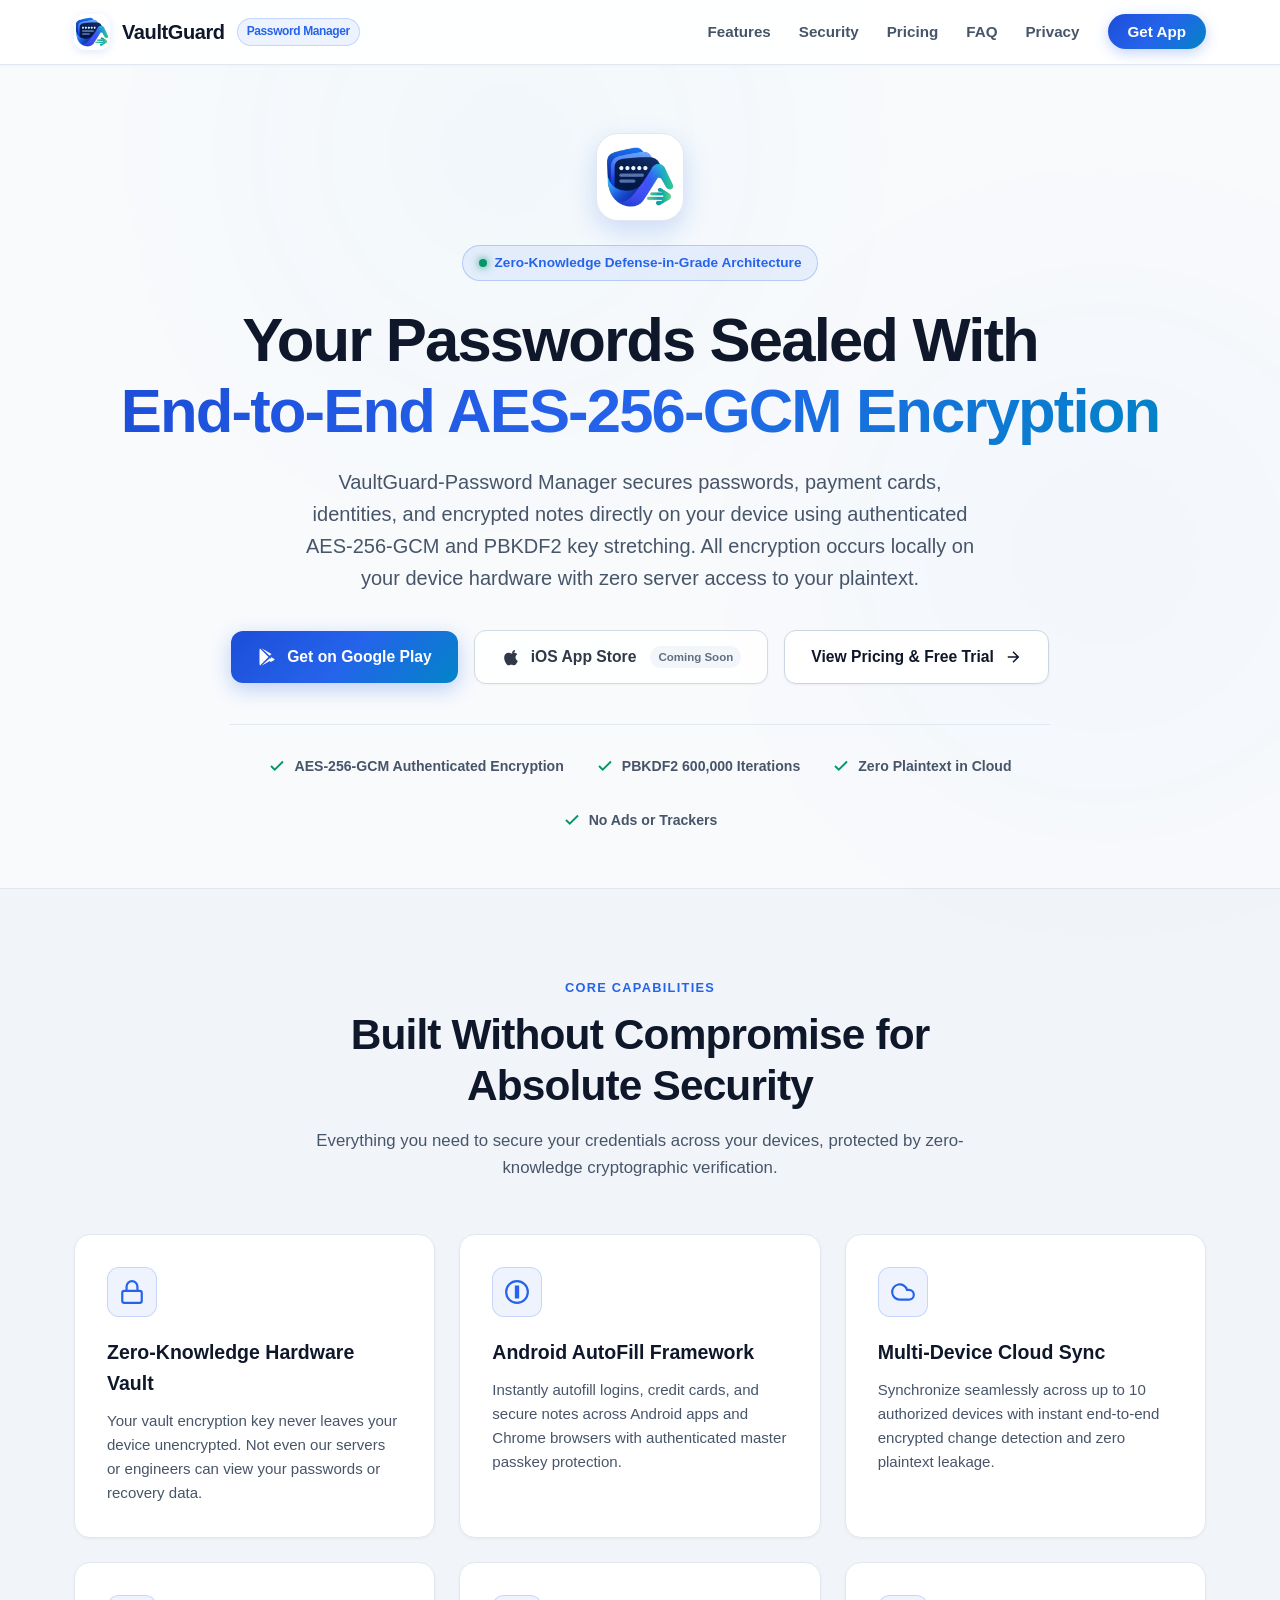
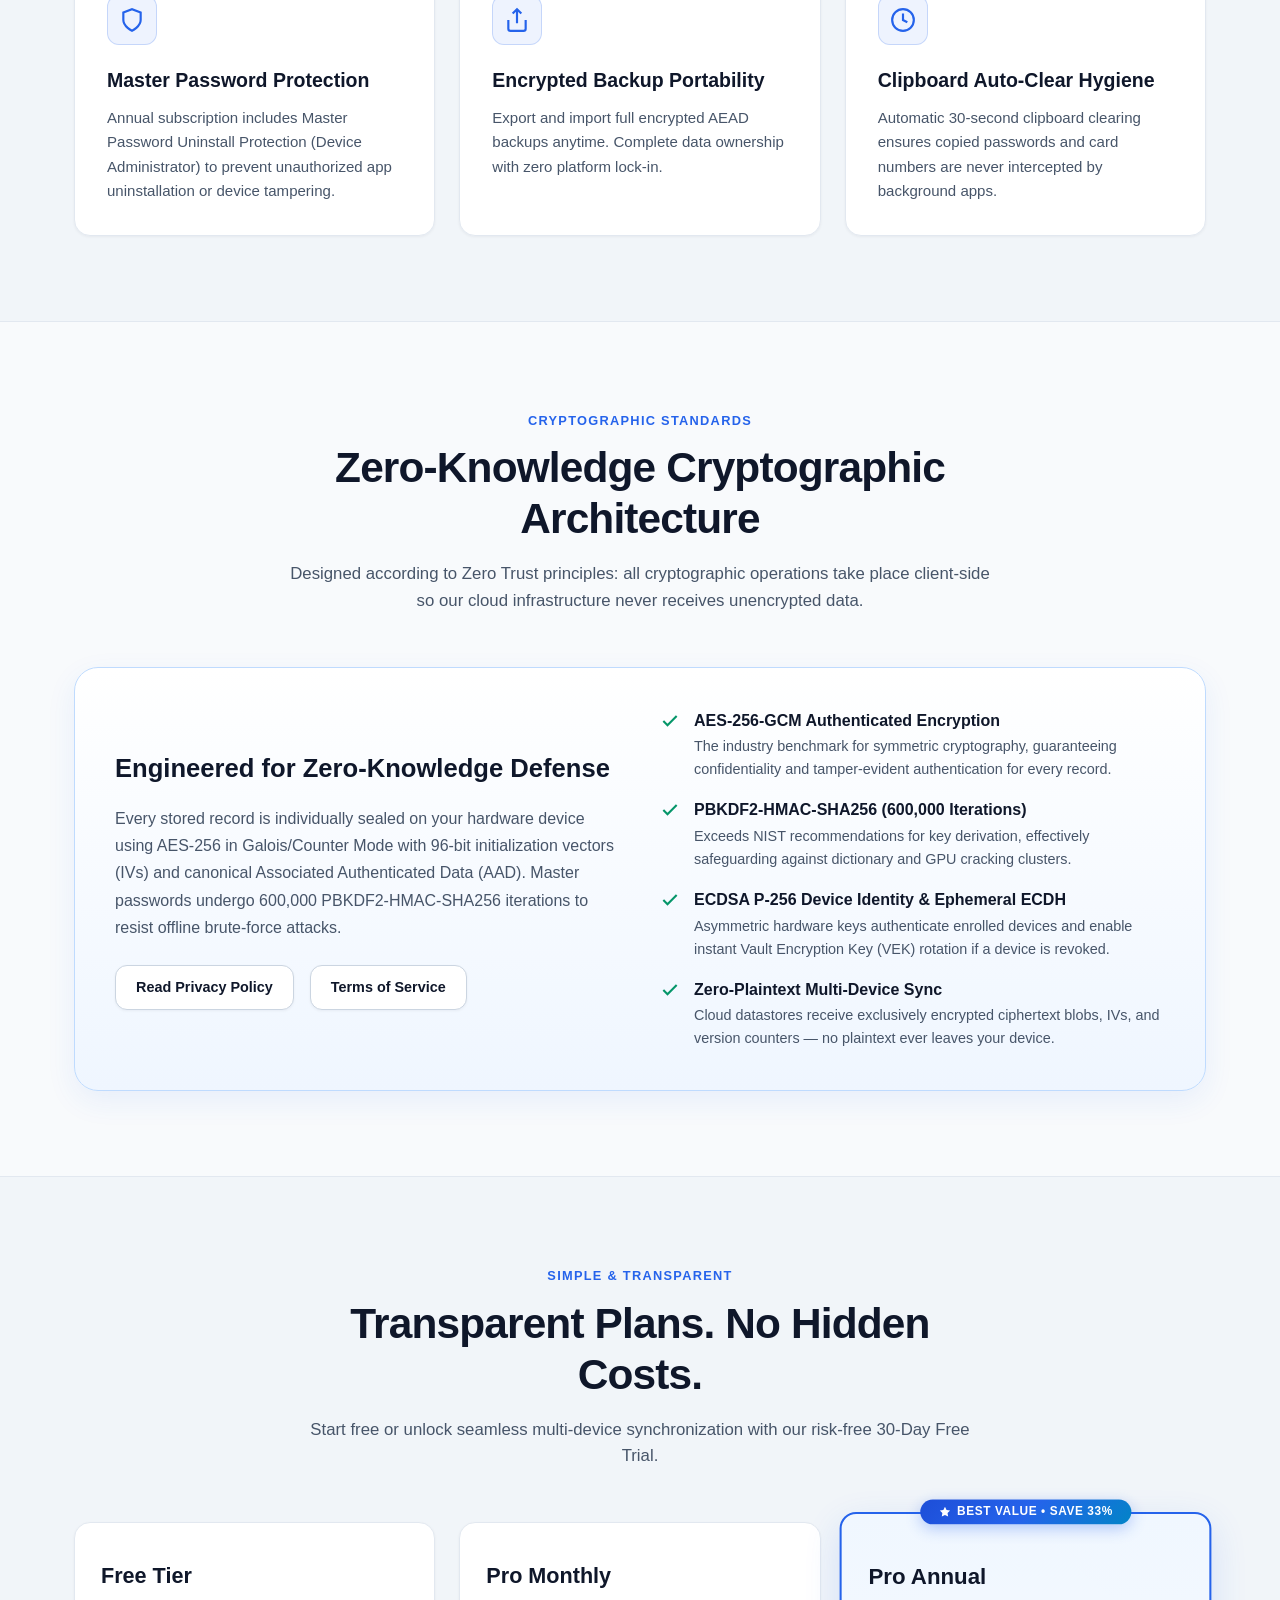
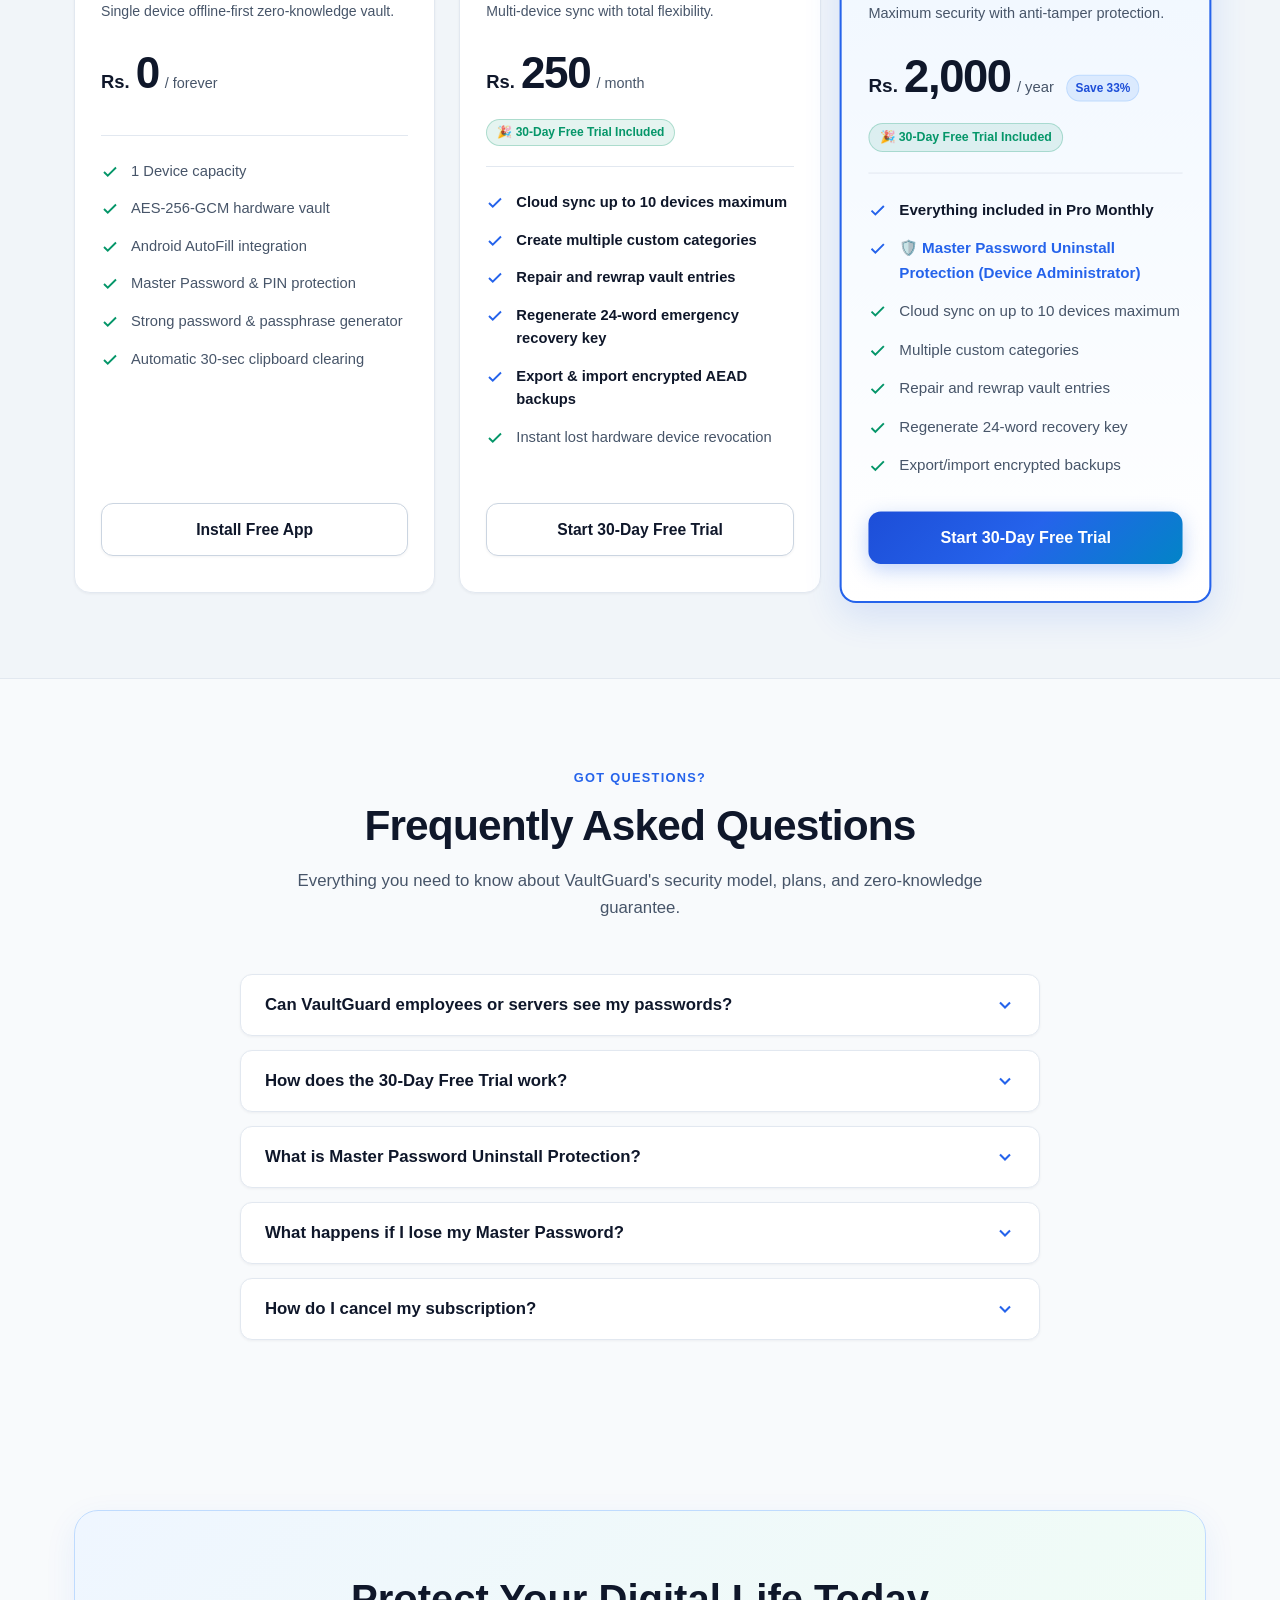
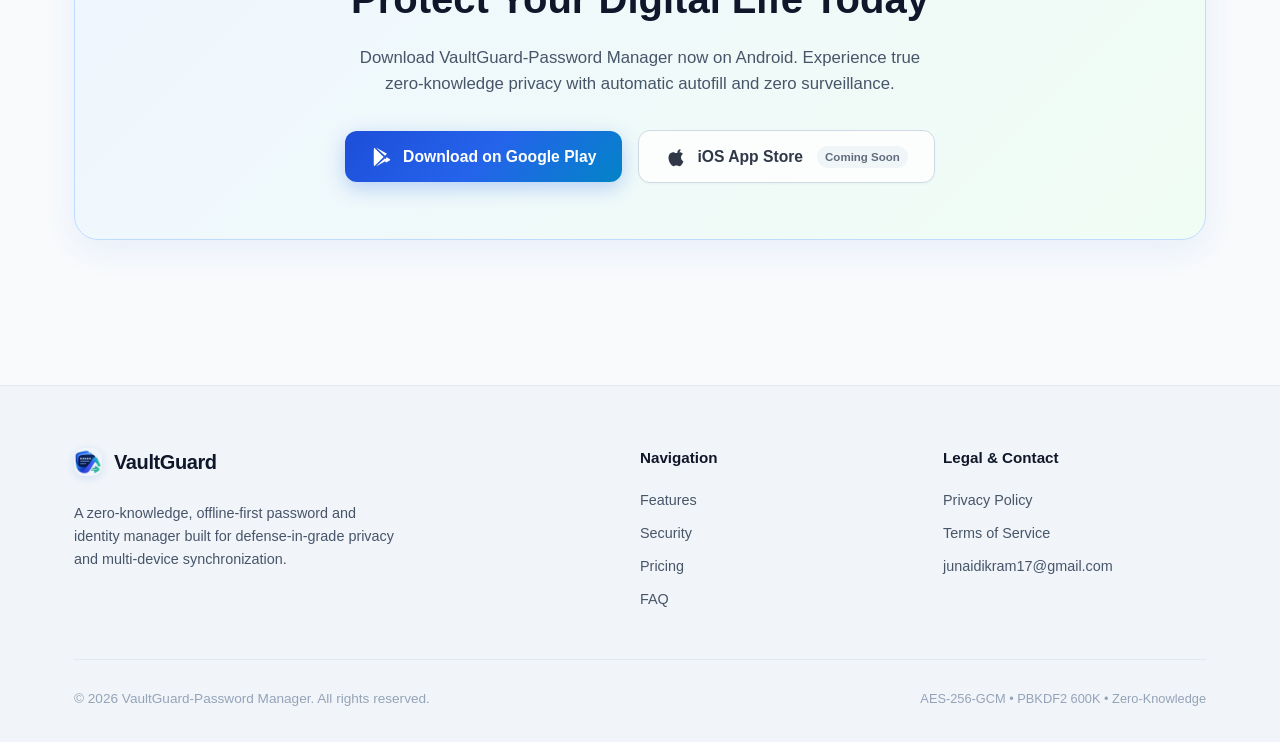
==== index.html @ 9a707cc5 "Initial commit" ====
<!DOCTYPE html>
<html lang="en">
<head>
  <meta charset="UTF-8" />
  <meta name="viewport" content="width=device-width, initial-scale=1.0" />
  <title>VaultGuard-Password Manager — Zero-Knowledge Security</title>
  <meta name="description" content="VaultGuard-Password Manager is a defense-in-grade, zero-knowledge offline-first password manager with AES-256-GCM encryption and multi-device cloud sync." />
  <meta http-equiv="X-Content-Type-Options" content="nosniff" />
  <meta name="referrer" content="strict-origin-when-cross-origin" />
  <meta http-equiv="Content-Security-Policy" content="default-src 'self'; script-src 'self' 'unsafe-inline'; style-src 'self' 'unsafe-inline' https://fonts.googleapis.com; font-src 'self' https://fonts.gstatic.com; img-src 'self' data: https:; object-src 'none'; base-uri 'self';" />
  <link rel="icon" type="image/png" href="favicon.png" />
  <link rel="icon" type="image/svg+xml" href="favicon.svg" />
  <link rel="apple-touch-icon" href="logo.png" />
  <link rel="preconnect" href="https://fonts.googleapis.com" />
  <link rel="preconnect" href="https://fonts.gstatic.com" crossorigin />
  <link href="https://fonts.googleapis.com/css2?family=Outfit:wght@400;500;600;700;800;900&family=Inter:wght@400;500;600&display=swap" rel="stylesheet" />
  <link rel="stylesheet" href="style.css" />
</head>
<body>
  <div class="ambient-glow glow-1"></div>
  <div class="ambient-glow glow-2"></div>

  <!-- Navbar -->
  <header class="navbar">
    <div class="container nav-content">
      <a href="index.html" class="brand">
        <img src="logo.png" alt="VaultGuard Logo" class="brand-logo-img" />
        <span>VaultGuard</span>
        <span class="brand-badge">Password Manager</span>
      </a>
      <button type="button" class="mobile-menu-btn" aria-label="Toggle navigation menu" id="mobileMenuBtn" aria-expanded="false">
        <svg class="menu-open-icon" width="22" height="22" viewBox="0 0 24 24" fill="none" stroke="currentColor" stroke-width="2.2" stroke-linecap="round" stroke-linejoin="round">
          <line x1="3" y1="12" x2="21" y2="12"></line>
          <line x1="3" y1="6" x2="21" y2="6"></line>
          <line x1="3" y1="18" x2="21" y2="18"></line>
        </svg>
        <svg class="menu-close-icon" width="22" height="22" viewBox="0 0 24 24" fill="none" stroke="currentColor" stroke-width="2.2" stroke-linecap="round" stroke-linejoin="round" style="display: none;">
          <line x1="18" y1="6" x2="6" y2="18"></line>
          <line x1="6" y1="6" x2="18" y2="18"></line>
        </svg>
      </button>
      <ul class="nav-links" id="navLinks">
        <li><a href="#features">Features</a></li>
        <li><a href="#security">Security</a></li>
        <li><a href="#pricing">Pricing</a></li>
        <li><a href="#faq">FAQ</a></li>
        <li><a href="privacy.html">Privacy</a></li>
        <li><a href="#download" class="nav-cta">Get App</a></li>
      </ul>
    </div>
  </header>

  <!-- Hero Section -->
  <section class="hero">
    <div class="container">
      <img src="logo.png" alt="VaultGuard App Logo" class="hero-logo-center" />
      <div class="badge-pill">
        <span class="badge-dot"></span>
        <span>Zero-Knowledge Defense-in-Grade Architecture</span>
      </div>
      <h1 class="hero-title">
        Your Passwords Sealed With <br />
        <span class="gradient-text">End-to-End AES-256-GCM Encryption</span>
      </h1>
      <p class="hero-subtitle">
        VaultGuard-Password Manager secures passwords, payment cards, identities, and encrypted notes directly on your device using authenticated AES-256-GCM and PBKDF2 key stretching. All encryption occurs locally on your device hardware with zero server access to your plaintext.
      </p>

      <div class="hero-actions">
        <a href="#download" class="btn btn-primary">
          <svg width="20" height="20" viewBox="0 0 24 24" fill="currentColor">
            <path d="M3.609 1.814L13.793 12 3.61 22.186a2.023 2.023 0 0 1-.22-.383C3.136 21.2 3 20.449 3 19.5V4.5c0-.95.136-1.7.39-2.303.064-.15.138-.28.219-.383zm11.605 11.605l2.222 2.222-12.027 6.837 9.805-9.059zm0-2.838L5.409 1.522l12.027 6.837-2.222 2.222zm1.414 1.414l3.702 2.105c.877.498.877 1.309 0 1.808l-3.702 2.105-2.23-2.23 2.23-2.23z"/>
          </svg>
          <span>Get on Google Play</span>
        </a>

        <div class="btn btn-secondary" style="cursor: default; opacity: 0.85;">
          <svg width="20" height="20" viewBox="0 0 24 24" fill="currentColor">
            <path d="M18.71 19.5c-.83 1.24-1.71 2.45-3.05 2.47-1.34.03-1.77-.79-3.29-.79-1.53 0-2 .77-3.27.82-1.31.05-2.3-1.32-3.14-2.53C4.25 17 2.94 12.45 4.7 9.39c.87-1.52 2.43-2.48 4.12-2.51 1.28-.02 2.5.87 3.29.87.78 0 2.26-1.07 3.81-.91.65.03 2.47.26 3.64 1.98-.09.06-2.17 1.28-2.15 3.81.03 3.02 2.65 4.03 2.68 4.04-.03.07-.42 1.44-1.38 2.83M15.97 6.37c.62-.75 1.04-1.8 0.93-2.85-.9.04-2 0.6-2.65 1.35-.58.66-1.09 1.73-.95 2.76 1.01.08 2.05-.51 2.67-1.26z"/>
          </svg>
          <span>iOS App Store</span>
          <span class="btn-pill-tag">Coming Soon</span>
        </div>

        <a href="#pricing" class="btn btn-secondary">
          <span>View Pricing & Free Trial</span>
          <svg width="18" height="18" viewBox="0 0 24 24" fill="none" stroke="currentColor" stroke-width="2">
            <path d="M5 12h14M12 5l7 7-7 7"/>
          </svg>
        </a>
      </div>

      <!-- Trust Badges -->
      <div class="trust-bar">
        <div class="trust-item">
          <svg width="18" height="18" viewBox="0 0 24 24" fill="none" stroke="currentColor" stroke-width="2.5"><polyline points="20 6 9 17 4 12"/></svg>
          <span>AES-256-GCM Authenticated Encryption</span>
        </div>
        <div class="trust-item">
          <svg width="18" height="18" viewBox="0 0 24 24" fill="none" stroke="currentColor" stroke-width="2.5"><polyline points="20 6 9 17 4 12"/></svg>
          <span>PBKDF2 600,000 Iterations</span>
        </div>
        <div class="trust-item">
          <svg width="18" height="18" viewBox="0 0 24 24" fill="none" stroke="currentColor" stroke-width="2.5"><polyline points="20 6 9 17 4 12"/></svg>
          <span>Zero Plaintext in Cloud</span>
        </div>
        <div class="trust-item">
          <svg width="18" height="18" viewBox="0 0 24 24" fill="none" stroke="currentColor" stroke-width="2.5"><polyline points="20 6 9 17 4 12"/></svg>
          <span>No Ads or Trackers</span>
        </div>
      </div>
    </div>
  </section>

  <!-- Features Section -->
  <section id="features" class="section alt-bg">
    <div class="container">
      <div class="section-header">
        <span class="section-tag">Core Capabilities</span>
        <h2 class="section-title">Built Without Compromise for Absolute Security</h2>
        <p class="section-desc">Everything you need to secure your credentials across your devices, protected by zero-knowledge cryptographic verification.</p>
      </div>

      <div class="grid-3">
        <!-- Card 1 -->
        <div class="feature-card">
          <div class="feature-icon-box">
            <svg width="26" height="26" viewBox="0 0 24 24" fill="none" stroke="currentColor" stroke-width="2">
              <rect x="3" y="11" width="18" height="11" rx="2" ry="2"/>
              <path d="M7 11V7a5 5 0 0 1 10 0v4"/>
            </svg>
          </div>
          <h3 class="feature-title">Zero-Knowledge Hardware Vault</h3>
          <p class="feature-text">Your vault encryption key never leaves your device unencrypted. Not even our servers or engineers can view your passwords or recovery data.</p>
        </div>

        <!-- Card 2 -->
        <div class="feature-card">
          <div class="feature-icon-box">
            <svg width="26" height="26" viewBox="0 0 24 24" fill="none" stroke="currentColor" stroke-width="2">
              <path d="M12 2a10 10 0 1 0 10 10A10 10 0 0 0 12 2zm1 15h-2v-6h2zm0-8h-2V7h2z"/>
            </svg>
          </div>
          <h3 class="feature-title">Android AutoFill Framework</h3>
          <p class="feature-text">Instantly autofill logins, credit cards, and secure notes across Android apps and Chrome browsers with authenticated master passkey protection.</p>
        </div>

        <!-- Card 3 -->
        <div class="feature-card">
          <div class="feature-icon-box">
            <svg width="26" height="26" viewBox="0 0 24 24" fill="none" stroke="currentColor" stroke-width="2">
              <path d="M17.5 19H9a7 7 0 1 1 6.71-9h1.79a4.5 4.5 0 1 1 0 9Z"/>
            </svg>
          </div>
          <h3 class="feature-title">Multi-Device Cloud Sync</h3>
          <p class="feature-text">Synchronize seamlessly across up to 10 authorized devices with instant end-to-end encrypted change detection and zero plaintext leakage.</p>
        </div>

        <!-- Card 4 -->
        <div class="feature-card">
          <div class="feature-icon-box">
            <svg width="26" height="26" viewBox="0 0 24 24" fill="none" stroke="currentColor" stroke-width="2">
              <path d="M12 22s8-4 8-10V5l-8-3-8 3v7c0 6 8 10 8 10z"/>
            </svg>
          </div>
          <h3 class="feature-title">Master Password Protection</h3>
          <p class="feature-text">Annual subscription includes Master Password Uninstall Protection (Device Administrator) to prevent unauthorized app uninstallation or device tampering.</p>
        </div>

        <!-- Card 5 -->
        <div class="feature-card">
          <div class="feature-icon-box">
            <svg width="26" height="26" viewBox="0 0 24 24" fill="none" stroke="currentColor" stroke-width="2">
              <path d="M4 12v8a2 2 0 0 0 2 2h12a2 2 0 0 0 2-2v-8"/>
              <polyline points="16 6 12 2 8 6"/>
              <line x1="12" y1="2" x2="12" y2="15"/>
            </svg>
          </div>
          <h3 class="feature-title">Encrypted Backup Portability</h3>
          <p class="feature-text">Export and import full encrypted AEAD backups anytime. Complete data ownership with zero platform lock-in.</p>
        </div>

        <!-- Card 6 -->
        <div class="feature-card">
          <div class="feature-icon-box">
            <svg width="26" height="26" viewBox="0 0 24 24" fill="none" stroke="currentColor" stroke-width="2">
              <circle cx="12" cy="12" r="10"/>
              <polyline points="12 6 12 12 16 14"/>
            </svg>
          </div>
          <h3 class="feature-title">Clipboard Auto-Clear Hygiene</h3>
          <p class="feature-text">Automatic 30-second clipboard clearing ensures copied passwords and card numbers are never intercepted by background apps.</p>
        </div>
      </div>
    </div>
  </section>

  <!-- Security Architecture Section -->
  <section id="security" class="section">
    <div class="container">
      <div class="section-header">
        <span class="section-tag">Cryptographic Standards</span>
        <h2 class="section-title">Zero-Knowledge Cryptographic Architecture</h2>
        <p class="section-desc">Designed according to Zero Trust principles: all cryptographic operations take place client-side so our cloud infrastructure never receives unencrypted data.</p>
      </div>

      <div class="architecture-box">
        <div>
          <h3 style="font-size: 1.6rem; font-weight: 800; margin-bottom: 16px;">Engineered for Zero-Knowledge Defense</h3>
          <p style="color: var(--text-secondary); line-height: 1.7; margin-bottom: 24px;">
            Every stored record is individually sealed on your hardware device using AES-256 in Galois/Counter Mode with 96-bit initialization vectors (IVs) and canonical Associated Authenticated Data (AAD). Master passwords undergo 600,000 PBKDF2-HMAC-SHA256 iterations to resist offline brute-force attacks.
          </p>
          <div style="display: flex; gap: 16px;">
            <a href="privacy.html" class="btn btn-secondary" style="font-size: 0.9rem; padding: 10px 20px;">Read Privacy Policy</a>
            <a href="terms.html" class="btn btn-secondary" style="font-size: 0.9rem; padding: 10px 20px;">Terms of Service</a>
          </div>
        </div>

        <div>
          <ul class="arch-spec-list">
            <li class="arch-spec-item">
              <svg width="20" height="20" viewBox="0 0 24 24" fill="none" stroke="currentColor" stroke-width="2.5"><polyline points="20 6 9 17 4 12"/></svg>
              <div>
                <strong>AES-256-GCM Authenticated Encryption</strong>
                <p>The industry benchmark for symmetric cryptography, guaranteeing confidentiality and tamper-evident authentication for every record.</p>
              </div>
            </li>
            <li class="arch-spec-item">
              <svg width="20" height="20" viewBox="0 0 24 24" fill="none" stroke="currentColor" stroke-width="2.5"><polyline points="20 6 9 17 4 12"/></svg>
              <div>
                <strong>PBKDF2-HMAC-SHA256 (600,000 Iterations)</strong>
                <p>Exceeds NIST recommendations for key derivation, effectively safeguarding against dictionary and GPU cracking clusters.</p>
              </div>
            </li>
            <li class="arch-spec-item">
              <svg width="20" height="20" viewBox="0 0 24 24" fill="none" stroke="currentColor" stroke-width="2.5"><polyline points="20 6 9 17 4 12"/></svg>
              <div>
                <strong>ECDSA P-256 Device Identity & Ephemeral ECDH</strong>
                <p>Asymmetric hardware keys authenticate enrolled devices and enable instant Vault Encryption Key (VEK) rotation if a device is revoked.</p>
              </div>
            </li>
            <li class="arch-spec-item">
              <svg width="20" height="20" viewBox="0 0 24 24" fill="none" stroke="currentColor" stroke-width="2.5"><polyline points="20 6 9 17 4 12"/></svg>
              <div>
                <strong>Zero-Plaintext Multi-Device Sync</strong>
                <p>Cloud datastores receive exclusively encrypted ciphertext blobs, IVs, and version counters — no plaintext ever leaves your device.</p>
              </div>
            </li>
          </ul>
        </div>
      </div>
    </div>
  </section>

  <!-- Pricing Section -->
  <section id="pricing" class="section alt-bg">
    <div class="container">
      <div class="section-header">
        <span class="section-tag">Simple & Transparent</span>
        <h2 class="section-title">Transparent Plans. No Hidden Costs.</h2>
        <p class="section-desc">Start free or unlock seamless multi-device synchronization with our risk-free 30-Day Free Trial.</p>
      </div>

      <div class="pricing-grid">
        <!-- 1. Free Tier -->
        <div class="pricing-card">
          <div class="plan-header">
            <h3 class="plan-name">Free Tier</h3>
            <p class="plan-desc">Single device offline-first zero-knowledge vault.</p>
            <div class="plan-price-box">
              <span class="plan-currency">Rs.</span>
              <span class="plan-amount">0</span>
              <span class="plan-period">/ forever</span>
            </div>
          </div>

          <ul class="plan-features">
            <li class="plan-feature-item">
              <svg width="18" height="18" viewBox="0 0 24 24" fill="none" stroke="currentColor" stroke-width="2.5"><polyline points="20 6 9 17 4 12"/></svg>
              <span>1 Device capacity</span>
            </li>
            <li class="plan-feature-item">
              <svg width="18" height="18" viewBox="0 0 24 24" fill="none" stroke="currentColor" stroke-width="2.5"><polyline points="20 6 9 17 4 12"/></svg>
              <span>AES-256-GCM hardware vault</span>
            </li>
            <li class="plan-feature-item">
              <svg width="18" height="18" viewBox="0 0 24 24" fill="none" stroke="currentColor" stroke-width="2.5"><polyline points="20 6 9 17 4 12"/></svg>
              <span>Android AutoFill integration</span>
            </li>
            <li class="plan-feature-item">
              <svg width="18" height="18" viewBox="0 0 24 24" fill="none" stroke="currentColor" stroke-width="2.5"><polyline points="20 6 9 17 4 12"/></svg>
              <span>Master Password & PIN protection</span>
            </li>
            <li class="plan-feature-item">
              <svg width="18" height="18" viewBox="0 0 24 24" fill="none" stroke="currentColor" stroke-width="2.5"><polyline points="20 6 9 17 4 12"/></svg>
              <span>Strong password & passphrase generator</span>
            </li>
            <li class="plan-feature-item">
              <svg width="18" height="18" viewBox="0 0 24 24" fill="none" stroke="currentColor" stroke-width="2.5"><polyline points="20 6 9 17 4 12"/></svg>
              <span>Automatic 30-sec clipboard clearing</span>
            </li>
          </ul>

          <a href="#download" class="btn btn-secondary" style="width: 100%;">Install Free App</a>
        </div>

        <!-- 2. Pro Monthly -->
        <div class="pricing-card">
          <div class="plan-header">
            <h3 class="plan-name">Pro Monthly</h3>
            <p class="plan-desc">Multi-device sync with total flexibility.</p>
            <div class="plan-price-box">
              <span class="plan-currency">Rs.</span>
              <span class="plan-amount">250</span>
              <span class="plan-period">/ month</span>
            </div>
            <div class="plan-trial-badge">🎉 30-Day Free Trial Included</div>
          </div>

          <ul class="plan-features">
            <li class="plan-feature-item highlight">
              <svg width="18" height="18" viewBox="0 0 24 24" fill="none" stroke="currentColor" stroke-width="2.5"><polyline points="20 6 9 17 4 12"/></svg>
              <span>Cloud sync up to 10 devices maximum</span>
            </li>
            <li class="plan-feature-item highlight">
              <svg width="18" height="18" viewBox="0 0 24 24" fill="none" stroke="currentColor" stroke-width="2.5"><polyline points="20 6 9 17 4 12"/></svg>
              <span>Create multiple custom categories</span>
            </li>
            <li class="plan-feature-item highlight">
              <svg width="18" height="18" viewBox="0 0 24 24" fill="none" stroke="currentColor" stroke-width="2.5"><polyline points="20 6 9 17 4 12"/></svg>
              <span>Repair and rewrap vault entries</span>
            </li>
            <li class="plan-feature-item highlight">
              <svg width="18" height="18" viewBox="0 0 24 24" fill="none" stroke="currentColor" stroke-width="2.5"><polyline points="20 6 9 17 4 12"/></svg>
              <span>Regenerate 24-word emergency recovery key</span>
            </li>
            <li class="plan-feature-item highlight">
              <svg width="18" height="18" viewBox="0 0 24 24" fill="none" stroke="currentColor" stroke-width="2.5"><polyline points="20 6 9 17 4 12"/></svg>
              <span>Export & import encrypted AEAD backups</span>
            </li>
            <li class="plan-feature-item">
              <svg width="18" height="18" viewBox="0 0 24 24" fill="none" stroke="currentColor" stroke-width="2.5"><polyline points="20 6 9 17 4 12"/></svg>
              <span>Instant lost hardware device revocation</span>
            </li>
          </ul>

          <a href="#download" class="btn btn-secondary" style="width: 100%;">Start 30-Day Free Trial</a>
        </div>

        <!-- 3. Pro Annual (Featured) -->
        <div class="pricing-card featured">
          <div class="pricing-badge-popular">
            <svg width="12" height="12" viewBox="0 0 24 24" fill="currentColor">
              <path d="M12 2l3.09 6.26L22 9.27l-5 4.87 1.18 6.88L12 17.77l-6.18 3.25L7 14.14 2 9.27l6.91-1.01L12 2z"/>
            </svg>
            <span>Best Value • Save 33%</span>
          </div>
          <div class="plan-header">
            <h3 class="plan-name">Pro Annual</h3>
            <p class="plan-desc">Maximum security with anti-tamper protection.</p>
            <div class="plan-price-box">
              <span class="plan-currency">Rs.</span>
              <span class="plan-amount">2,000</span>
              <span class="plan-period">/ year</span>
              <span class="plan-save-chip">Save 33%</span>
            </div>
            <div class="plan-trial-badge">🎉 30-Day Free Trial Included</div>
          </div>

          <ul class="plan-features">
            <li class="plan-feature-item highlight">
              <svg width="18" height="18" viewBox="0 0 24 24" fill="none" stroke="currentColor" stroke-width="2.5"><polyline points="20 6 9 17 4 12"/></svg>
              <span><strong>Everything included in Pro Monthly</strong></span>
            </li>
            <li class="plan-feature-item highlight" style="color: var(--accent-primary); font-weight: 700;">
              <svg width="18" height="18" viewBox="0 0 24 24" fill="none" stroke="currentColor" stroke-width="2.5"><polyline points="20 6 9 17 4 12"/></svg>
              <span>🛡️ Master Password Uninstall Protection (Device Administrator)</span>
            </li>
            <li class="plan-feature-item">
              <svg width="18" height="18" viewBox="0 0 24 24" fill="none" stroke="currentColor" stroke-width="2.5"><polyline points="20 6 9 17 4 12"/></svg>
              <span>Cloud sync on up to 10 devices maximum</span>
            </li>
            <li class="plan-feature-item">
              <svg width="18" height="18" viewBox="0 0 24 24" fill="none" stroke="currentColor" stroke-width="2.5"><polyline points="20 6 9 17 4 12"/></svg>
              <span>Multiple custom categories</span>
            </li>
            <li class="plan-feature-item">
              <svg width="18" height="18" viewBox="0 0 24 24" fill="none" stroke="currentColor" stroke-width="2.5"><polyline points="20 6 9 17 4 12"/></svg>
              <span>Repair and rewrap vault entries</span>
            </li>
            <li class="plan-feature-item">
              <svg width="18" height="18" viewBox="0 0 24 24" fill="none" stroke="currentColor" stroke-width="2.5"><polyline points="20 6 9 17 4 12"/></svg>
              <span>Regenerate 24-word recovery key</span>
            </li>
            <li class="plan-feature-item">
              <svg width="18" height="18" viewBox="0 0 24 24" fill="none" stroke="currentColor" stroke-width="2.5"><polyline points="20 6 9 17 4 12"/></svg>
              <span>Export/import encrypted backups</span>
            </li>
          </ul>

          <a href="#download" class="btn btn-primary" style="width: 100%;">Start 30-Day Free Trial</a>
        </div>
      </div>
    </div>
  </section>

  <!-- FAQ Section -->
  <section id="faq" class="section">
    <div class="container">
      <div class="section-header">
        <span class="section-tag">Got Questions?</span>
        <h2 class="section-title">Frequently Asked Questions</h2>
        <p class="section-desc">Everything you need to know about VaultGuard's security model, plans, and zero-knowledge guarantee.</p>
      </div>

      <div class="faq-list">
        <div class="faq-item">
          <button class="faq-question">
            <span>Can VaultGuard employees or servers see my passwords?</span>
            <svg class="faq-icon" width="20" height="20" viewBox="0 0 24 24" fill="none" stroke="currentColor" stroke-width="2.5"><polyline points="6 9 12 15 18 9"/></svg>
          </button>
          <div class="faq-answer">
            No. Never. VaultGuard operates on a strict Zero-Knowledge architecture. Your Master Password is used to derive encryption keys locally via PBKDF2 (600,000 iterations), and all entries are encrypted with AES-256-GCM on your device. We receive only encrypted ciphertext blobs.
          </div>
        </div>

        <div class="faq-item">
          <button class="faq-question">
            <span>How does the 30-Day Free Trial work?</span>
            <svg class="faq-icon" width="20" height="20" viewBox="0 0 24 24" fill="none" stroke="currentColor" stroke-width="2.5"><polyline points="6 9 12 15 18 9"/></svg>
          </button>
          <div class="faq-answer">
            Both the Monthly (Rs. 250/mo) and Annual (Rs. 2,000/yr) Pro plans include a 30-Day Free Trial. You can explore full 10-device sync, custom categories, and backups without being charged. If you cancel before the 30 days end via Google Play Subscriptions, you will never be charged.
          </div>
        </div>

        <div class="faq-item">
          <button class="faq-question">
            <span>What is Master Password Uninstall Protection?</span>
            <svg class="faq-icon" width="20" height="20" viewBox="0 0 24 24" fill="none" stroke="currentColor" stroke-width="2.5"><polyline points="6 9 12 15 18 9"/></svg>
          </button>
          <div class="faq-answer">
            Included exclusively in the Annual plan, Uninstall Protection leverages Android's Device Administrator security to prevent anyone from deleting or tampering with VaultGuard on your phone without verifying your Master Password first.
          </div>
        </div>

        <div class="faq-item">
          <button class="faq-question">
            <span>What happens if I lose my Master Password?</span>
            <svg class="faq-icon" width="20" height="20" viewBox="0 0 24 24" fill="none" stroke="currentColor" stroke-width="2.5"><polyline points="6 9 12 15 18 9"/></svg>
          </button>
          <div class="faq-answer">
            Because we do not know your password, we cannot reset it for you. However, when you set up VaultGuard, you are given a 24-word emergency recovery key. As long as you have your 24 words, you can restore your vault even if you forget your master password.
          </div>
        </div>

        <div class="faq-item">
          <button class="faq-question">
            <span>How do I cancel my subscription?</span>
            <svg class="faq-icon" width="20" height="20" viewBox="0 0 24 24" fill="none" stroke="currentColor" stroke-width="2.5"><polyline points="6 9 12 15 18 9"/></svg>
          </button>
          <div class="faq-answer">
            Subscriptions are managed transparently by Google Play. Inside the app, go to Settings &rarr; Subscription & Plans and tap "Manage on Google Play" to cancel or change your plan anytime in 1 tap.
          </div>
        </div>
      </div>
    </div>
  </section>

  <!-- Download CTA Section -->
  <section id="download" class="section">
    <div class="container">
      <div class="download-card">
        <h2 class="download-title">Protect Your Digital Life Today</h2>
        <p class="download-desc">
          Download VaultGuard-Password Manager now on Android. Experience true zero-knowledge privacy with automatic autofill and zero surveillance.
        </p>

        <div class="hero-actions" style="margin-bottom: 0;">
          <a href="https://play.google.com/store/apps/details?id=com.vaultguard.app" target="_blank" rel="noopener noreferrer" class="btn btn-primary">
            <svg width="22" height="22" viewBox="0 0 24 24" fill="currentColor">
              <path d="M3.609 1.814L13.793 12 3.61 22.186a2.023 2.023 0 0 1-.22-.383C3.136 21.2 3 20.449 3 19.5V4.5c0-.95.136-1.7.39-2.303.064-.15.138-.28.219-.383zm11.605 11.605l2.222 2.222-12.027 6.837 9.805-9.059zm0-2.838L5.409 1.522l12.027 6.837-2.222 2.222zm1.414 1.414l3.702 2.105c.877.498.877 1.309 0 1.808l-3.702 2.105-2.23-2.23 2.23-2.23z"/>
            </svg>
            <span>Download on Google Play</span>
          </a>

          <div class="btn btn-secondary" style="cursor: default; opacity: 0.85;">
            <svg width="22" height="22" viewBox="0 0 24 24" fill="currentColor">
              <path d="M18.71 19.5c-.83 1.24-1.71 2.45-3.05 2.47-1.34.03-1.77-.79-3.29-.79-1.53 0-2 .77-3.27.82-1.31.05-2.3-1.32-3.14-2.53C4.25 17 2.94 12.45 4.7 9.39c.87-1.52 2.43-2.48 4.12-2.51 1.28-.02 2.5.87 3.29.87.78 0 2.26-1.07 3.81-.91.65.03 2.47.26 3.64 1.98-.09.06-2.17 1.28-2.15 3.81.03 3.02 2.65 4.03 2.68 4.04-.03.07-.42 1.44-1.38 2.83M15.97 6.37c.62-.75 1.04-1.8 0.93-2.85-.9.04-2 0.6-2.65 1.35-.58.66-1.09 1.73-.95 2.76 1.01.08 2.05-.51 2.67-1.26z"/>
            </svg>
            <span>iOS App Store</span>
            <span class="btn-pill-tag">Coming Soon</span>
          </div>
        </div>
      </div>
    </div>
  </section>

  <!-- Footer -->
  <footer class="footer">
    <div class="container">
      <div class="footer-grid">
        <div>
          <a href="index.html" class="brand" style="margin-bottom: 12px; display: inline-flex;">
            <img src="logo.png" alt="VaultGuard" class="brand-logo-img" style="width: 28px; height: 28px;" />
            <span>VaultGuard</span>
          </a>
          <p class="footer-brand-desc">
            A zero-knowledge, offline-first password and identity manager built for defense-in-grade privacy and multi-device synchronization.
          </p>
        </div>

        <div>
          <h4 class="footer-col-title">Navigation</h4>
          <ul class="footer-links">
            <li><a href="#features">Features</a></li>
            <li><a href="#security">Security</a></li>
            <li><a href="#pricing">Pricing</a></li>
            <li><a href="#faq">FAQ</a></li>
          </ul>
        </div>

        <div>
          <h4 class="footer-col-title">Legal & Contact</h4>
          <ul class="footer-links">
            <li><a href="privacy.html">Privacy Policy</a></li>
            <li><a href="terms.html">Terms of Service</a></li>
            <li><a href="mailto:junaidikram17@gmail.com">junaidikram17@gmail.com</a></li>
          </ul>
        </div>
      </div>

      <div class="footer-bottom">
        <p>&copy; <span class="current-year">2026</span> VaultGuard-Password Manager. All rights reserved.</p>
        <p style="font-size: 0.8rem;">AES-256-GCM • PBKDF2 600K • Zero-Knowledge</p>
      </div>
    </div>
  </footer>

  <script src="script.js"></script>
</body>
</html>
---- style.css ----
/* ==========================================================================
   VaultGuard — Introductory Website Stylesheet
   Theme: Pure Light Theme (Crisp Tech Blue & Emerald — Zero Purple)
   ========================================================================== */

:root {
  /* Crisp Light Palette */
  --bg-deep: #f8fafc;        /* Slate-50 background */
  --bg-base: #f1f5f9;        /* Slate-100 alternating sections */
  --bg-elevated: #ffffff;    /* Pure White */
  --bg-surface: #ffffff;
  --bg-hover: #e2e8f0;
  --bg-active: #cbd5e1;

  --glass-bg: rgba(255, 255, 255, 0.9);
  --glass-border: rgba(226, 232, 240, 0.9);
  --glass-blur: 16px;

  /* Royal Tech Blue & Ocean Cyan Accents (NO PURPLE) */
  --accent-primary: #2563eb;       /* Royal Blue */
  --accent-secondary: #0284c7;     /* Ocean Cyan Blue */
  --accent-dark: #1d4ed8;          /* Sapphire Blue */
  --accent-gradient: linear-gradient(135deg, #1d4ed8 0%, #2563eb 50%, #0284c7 100%);
  --accent-glow: rgba(37, 99, 235, 0.16);

  /* High-Contrast Typography */
  --text-primary: #0f172a;         /* Slate-900 (Bold & Clear) */
  --text-secondary: #475569;       /* Slate-600 */
  --text-tertiary: #94a3b8;        /* Slate-400 */
  --text-inverse: #ffffff;
  --text-on-accent: #ffffff;

  /* Functional Status Colors */
  --color-success: #059669;        /* Emerald-600 */
  --color-warning: #d97706;        /* Amber-600 */
  --color-danger: #dc2626;         /* Red-600 */
  --color-info: #0284c7;           /* Sky-600 */

  /* Borders */
  --border-subtle: #e2e8f0;
  --border-default: #cbd5e1;
  --border-accent: rgba(37, 99, 235, 0.35);

  /* Radii */
  --radius-xs: 4px;
  --radius-sm: 8px;
  --radius-md: 12px;
  --radius-lg: 16px;
  --radius-xl: 24px;
  --radius-full: 9999px;

  /* Soft Light Shadows */
  --shadow-sm: 0 1px 3px rgba(15, 23, 42, 0.05);
  --shadow-md: 0 4px 14px rgba(15, 23, 42, 0.06);
  --shadow-lg: 0 12px 30px rgba(15, 23, 42, 0.08);
  --shadow-glow: 0 0 35px rgba(37, 99, 235, 0.12);

  --font-family: 'Outfit', 'Inter', -apple-system, BlinkMacSystemFont, 'Segoe UI', Roboto, sans-serif;
}

*, *::before, *::after {
  box-sizing: border-box;
  margin: 0;
  padding: 0;
}

body {
  background-color: var(--bg-deep);
  color: var(--text-primary);
  font-family: var(--font-family);
  line-height: 1.6;
  overflow-x: hidden;
  -webkit-font-smoothing: antialiased;
}

/* Subtle soft ambient glows */
.ambient-glow {
  position: fixed;
  border-radius: 50%;
  filter: blur(140px);
  pointer-events: none;
  z-index: 0;
  opacity: 0.6;
}
.glow-1 {
  width: 500px;
  height: 500px;
  background: radial-gradient(circle, rgba(14, 165, 233, 0.15), transparent 70%);
  top: -100px;
  left: 20%;
}
.glow-2 {
  width: 550px;
  height: 550px;
  background: radial-gradient(circle, rgba(37, 99, 235, 0.12), transparent 70%);
  bottom: 8%;
  right: -100px;
}

/* Container */
.container {
  width: 100%;
  max-width: 1180px;
  margin: 0 auto;
  padding: 0 24px;
  position: relative;
  z-index: 1;
}

/* Navigation Bar */
.navbar {
  position: sticky;
  top: 0;
  z-index: 100;
  backdrop-filter: blur(16px);
  -webkit-backdrop-filter: blur(16px);
  background: rgba(255, 255, 255, 0.88);
  border-bottom: 1px solid var(--border-subtle);
  box-shadow: 0 1px 4px rgba(15, 23, 42, 0.03);
  padding: 14px 0;
}
.nav-content {
  display: flex;
  align-items: center;
  justify-content: space-between;
}
.brand {
  display: flex;
  align-items: center;
  gap: 12px;
  text-decoration: none;
  color: var(--text-primary);
  font-weight: 800;
  font-size: 1.25rem;
  letter-spacing: -0.02em;
}
.brand-logo-img {
  width: 36px;
  height: 36px;
  border-radius: 10px;
  object-fit: contain;
  box-shadow: 0 2px 8px rgba(37, 99, 235, 0.15);
  display: block;
}
.brand-badge {
  font-size: 0.75rem;
  font-weight: 700;
  padding: 3px 9px;
  background: rgba(37, 99, 235, 0.08);
  border: 1px solid rgba(37, 99, 235, 0.2);
  border-radius: var(--radius-full);
  color: var(--accent-primary);
}
.nav-links {
  display: flex;
  align-items: center;
  gap: 28px;
  list-style: none;
}
.nav-links a {
  text-decoration: none;
  color: var(--text-secondary);
  font-size: 0.95rem;
  font-weight: 600;
  transition: color 0.2s ease;
}
.nav-links a:hover {
  color: var(--accent-primary);
}
.nav-cta {
  padding: 9px 20px;
  background: var(--accent-gradient);
  color: #fff !important;
  border-radius: var(--radius-full);
  font-weight: 700 !important;
  box-shadow: 0 4px 14px rgba(37, 99, 235, 0.28);
  transition: transform 0.2s ease, box-shadow 0.2s ease !important;
}
.nav-cta:hover {
  transform: translateY(-1px);
  box-shadow: 0 6px 20px rgba(37, 99, 235, 0.4) !important;
}

/* Hero Section */
.hero {
  padding: 68px 0 56px;
  text-align: center;
}
.hero-logo-center {
  width: 88px;
  height: 88px;
  border-radius: 22px;
  object-fit: contain;
  margin: 0 auto 24px;
  display: block;
  box-shadow: 0 10px 28px rgba(37, 99, 235, 0.2);
  background: #ffffff;
  border: 1px solid var(--border-subtle);
  padding: 6px;
}
.badge-pill {
  display: inline-flex;
  align-items: center;
  gap: 8px;
  padding: 6px 16px;
  background: rgba(37, 99, 235, 0.08);
  border: 1px solid rgba(37, 99, 235, 0.25);
  border-radius: var(--radius-full);
  font-size: 0.85rem;
  font-weight: 700;
  color: var(--accent-primary);
  margin-bottom: 24px;
}
.badge-dot {
  width: 8px;
  height: 8px;
  border-radius: 50%;
  background: var(--color-success);
  box-shadow: 0 0 8px var(--color-success);
}
.hero-title {
  font-size: clamp(2.4rem, 5.5vw, 3.85rem);
  font-weight: 900;
  line-height: 1.15;
  letter-spacing: -0.03em;
  margin-bottom: 20px;
  color: var(--text-primary);
}
.gradient-text {
  background: var(--accent-gradient);
  -webkit-background-clip: text;
  background-clip: text;
  -webkit-text-fill-color: transparent;
}
.hero-subtitle {
  font-size: clamp(1.05rem, 2vw, 1.25rem);
  color: var(--text-secondary);
  max-width: 680px;
  margin: 0 auto 36px;
  font-weight: 400;
}
.hero-actions {
  display: flex;
  flex-wrap: wrap;
  align-items: center;
  justify-content: center;
  gap: 16px;
  margin-bottom: 40px;
}
.btn {
  display: inline-flex;
  align-items: center;
  justify-content: center;
  gap: 10px;
  padding: 13px 26px;
  border-radius: var(--radius-md);
  font-weight: 700;
  font-size: 0.98rem;
  text-decoration: none;
  cursor: pointer;
  transition: all 0.2s ease;
  border: none;
}
.btn-primary {
  background: var(--accent-gradient);
  color: #ffffff;
  box-shadow: 0 6px 20px rgba(37, 99, 235, 0.28);
}
.btn-primary:hover {
  transform: translateY(-2px);
  box-shadow: 0 10px 28px rgba(37, 99, 235, 0.42);
}
.btn-secondary {
  background: #ffffff;
  color: var(--text-primary);
  border: 1px solid var(--border-default);
  box-shadow: var(--shadow-sm);
}
.btn-secondary:hover {
  background: var(--bg-deep);
  border-color: var(--accent-primary);
  color: var(--accent-primary);
  transform: translateY(-2px);
}
.btn-pill-tag {
  font-size: 0.72rem;
  padding: 2px 8px;
  border-radius: var(--radius-full);
  background: #f1f5f9;
  color: var(--text-secondary);
  margin-left: 4px;
}

/* Trust Bar */
.trust-bar {
  display: flex;
  flex-wrap: wrap;
  justify-content: center;
  gap: 32px;
  padding-top: 30px;
  border-top: 1px solid var(--border-subtle);
  max-width: 820px;
  margin: 0 auto;
}
.trust-item {
  display: flex;
  align-items: center;
  gap: 8px;
  font-size: 0.88rem;
  color: var(--text-secondary);
  font-weight: 600;
}
.trust-item svg {
  color: var(--color-success);
}

/* Sections */
.section {
  padding: 85px 0;
}
.section.alt-bg {
  background-color: var(--bg-base);
  border-top: 1px solid var(--border-subtle);
  border-bottom: 1px solid var(--border-subtle);
}
.section-header {
  text-align: center;
  max-width: 700px;
  margin: 0 auto 52px;
}
.section-tag {
  text-transform: uppercase;
  font-size: 0.8rem;
  font-weight: 800;
  letter-spacing: 0.1em;
  color: var(--accent-primary);
  margin-bottom: 12px;
  display: inline-block;
}
.section-title {
  font-size: clamp(2rem, 3.5vw, 2.65rem);
  font-weight: 800;
  letter-spacing: -0.02em;
  line-height: 1.2;
  margin-bottom: 16px;
  color: var(--text-primary);
}
.section-desc {
  color: var(--text-secondary);
  font-size: 1.05rem;
}

/* Feature Cards */
.grid-3 {
  display: grid;
  grid-template-columns: repeat(auto-fit, minmax(min(100%, 280px), 1fr));
  gap: 24px;
}

.feature-card {
  background: #ffffff;
  border: 1px solid var(--border-subtle);
  border-radius: var(--radius-lg);
  padding: 32px;
  box-shadow: var(--shadow-sm);
  transition: transform 0.25s ease, border-color 0.25s ease, box-shadow 0.25s ease;
  display: flex;
  flex-direction: column;
}
.feature-card:hover {
  transform: translateY(-4px);
  border-color: #93c5fd;
  box-shadow: 0 14px 30px rgba(37, 99, 235, 0.1);
}
.feature-icon-box {
  width: 50px;
  height: 50px;
  border-radius: var(--radius-md);
  background: rgba(37, 99, 235, 0.08);
  border: 1px solid rgba(37, 99, 235, 0.2);
  display: flex;
  align-items: center;
  justify-content: center;
  color: var(--accent-primary);
  margin-bottom: 20px;
}
.feature-title {
  font-size: 1.22rem;
  font-weight: 700;
  margin-bottom: 10px;
  color: var(--text-primary);
}
.feature-text {
  color: var(--text-secondary);
  font-size: 0.94rem;
  line-height: 1.6;
}

/* Architecture Highlight Box */
.architecture-box {
  background: linear-gradient(180deg, #ffffff 0%, #eff6ff 100%);
  border: 1px solid #bfdbfe;
  border-radius: var(--radius-xl);
  padding: 40px;
  box-shadow: 0 10px 30px rgba(37, 99, 235, 0.08);
  margin-top: 40px;
  display: grid;
  grid-template-columns: 1fr 1fr;
  gap: 40px;
  align-items: center;
}
.arch-spec-list {
  list-style: none;
  display: flex;
  flex-direction: column;
  gap: 16px;
}
.arch-spec-item {
  display: flex;
  align-items: flex-start;
  gap: 14px;
}
.arch-spec-item svg {
  color: var(--color-success);
  flex-shrink: 0;
  margin-top: 3px;
}
.arch-spec-item strong {
  color: var(--text-primary);
}
.arch-spec-item p {
  color: var(--text-secondary);
  font-size: 0.9rem;
  margin-top: 2px;
}

/* Pricing Grid */
.pricing-grid {
  display: grid;
  grid-template-columns: repeat(3, 1fr);
  gap: 24px;
  align-items: stretch;
}
.pricing-card {
  background: #ffffff;
  border: 1px solid var(--border-subtle);
  border-radius: var(--radius-lg);
  padding: 36px 26px;
  display: flex;
  flex-direction: column;
  position: relative;
  box-shadow: var(--shadow-sm);
  transition: all 0.3s ease;
}
.pricing-card:hover {
  transform: translateY(-3px);
  box-shadow: var(--shadow-md);
}
.pricing-card.featured {
  border: 2px solid var(--accent-primary);
  background: linear-gradient(180deg, #f0f7ff 0%, #ffffff 100%);
  box-shadow: 0 12px 36px rgba(37, 99, 235, 0.14);
  transform: scale(1.03);
  padding-top: 44px;
}
.pricing-badge-popular {
  position: absolute;
  top: -14px;
  left: 50%;
  transform: translateX(-50%);
  background: var(--accent-gradient);
  color: #ffffff;
  font-size: 0.72rem;
  font-weight: 800;
  text-transform: uppercase;
  letter-spacing: 0.05em;
  padding: 6px 18px;
  border-radius: var(--radius-full);
  box-shadow: 0 4px 14px rgba(37, 99, 235, 0.32);
  white-space: nowrap !important;
  width: max-content !important;
  display: inline-flex !important;
  align-items: center;
  justify-content: center;
  gap: 6px;
  line-height: 1;
  z-index: 10;
}
.plan-save-chip {
  display: inline-flex;
  align-items: center;
  font-size: 0.72rem;
  font-weight: 700;
  color: #1d4ed8;
  background: #dbeafe;
  border: 1px solid #bfdbfe;
  padding: 3px 8px;
  border-radius: var(--radius-full);
  margin-left: 6px;
  white-space: nowrap;
}
.plan-header {
  margin-bottom: 24px;
  border-bottom: 1px solid var(--border-subtle);
  padding-bottom: 20px;
}
.plan-name {
  font-size: 1.35rem;
  font-weight: 800;
  margin-bottom: 6px;
  color: var(--text-primary);
}
.plan-desc {
  font-size: 0.88rem;
  color: var(--text-secondary);
}
.plan-price-box {
  display: flex;
  align-items: baseline;
  gap: 6px;
  margin: 16px 0 6px;
}
.plan-currency {
  font-size: 1.15rem;
  font-weight: 700;
  color: var(--text-primary);
}
.plan-amount {
  font-size: 2.75rem;
  font-weight: 900;
  letter-spacing: -0.03em;
  color: var(--text-primary);
}
.plan-period {
  font-size: 0.9rem;
  color: var(--text-secondary);
}
.plan-trial-badge {
  display: inline-block;
  font-size: 0.75rem;
  font-weight: 700;
  color: var(--color-success);
  background: rgba(5, 150, 105, 0.1);
  border: 1px solid rgba(5, 150, 105, 0.25);
  padding: 3px 10px;
  border-radius: var(--radius-full);
  margin-top: 4px;
}
.plan-features {
  list-style: none;
  display: flex;
  flex-direction: column;
  gap: 14px;
  margin-bottom: 32px;
  flex-grow: 1;
}
.plan-feature-item {
  display: flex;
  align-items: flex-start;
  gap: 12px;
  font-size: 0.92rem;
  color: var(--text-secondary);
}
.plan-feature-item svg {
  color: var(--color-success);
  flex-shrink: 0;
  margin-top: 3px;
}
.plan-feature-item.highlight {
  color: var(--text-primary);
  font-weight: 600;
}
.plan-feature-item.highlight svg {
  color: var(--accent-primary);
}

/* FAQ */
.faq-list {
  max-width: 800px;
  margin: 0 auto;
  display: flex;
  flex-direction: column;
  gap: 14px;
}
.faq-item {
  background: #ffffff;
  border: 1px solid var(--border-subtle);
  border-radius: var(--radius-md);
  overflow: hidden;
  box-shadow: var(--shadow-sm);
  transition: border-color 0.2s ease;
}
.faq-item:hover {
  border-color: #93c5fd;
}
.faq-question {
  width: 100%;
  padding: 20px 24px;
  text-align: left;
  background: none;
  border: none;
  color: var(--text-primary);
  font-size: 1.05rem;
  font-weight: 700;
  display: flex;
  justify-content: space-between;
  align-items: center;
  cursor: pointer;
  font-family: inherit;
}
.faq-answer {
  padding: 0 24px 20px;
  color: var(--text-secondary);
  font-size: 0.95rem;
  line-height: 1.6;
  display: none;
}
.faq-item.active .faq-answer {
  display: block;
}
.faq-item.active .faq-icon {
  transform: rotate(180deg);
}
.faq-icon {
  transition: transform 0.25s ease;
  color: var(--accent-primary);
}

/* Download CTA Card */
.download-card {
  background: linear-gradient(135deg, #eff6ff 0%, #f0fdf4 100%);
  border: 1px solid #bfdbfe;
  border-radius: var(--radius-xl);
  padding: 56px 36px;
  text-align: center;
  box-shadow: 0 10px 32px rgba(37, 99, 235, 0.08);
  margin-bottom: 60px;
}
.download-title {
  font-size: clamp(2rem, 3.5vw, 2.5rem);
  font-weight: 800;
  margin-bottom: 14px;
  color: var(--text-primary);
}
.download-desc {
  color: var(--text-secondary);
  max-width: 600px;
  margin: 0 auto 32px;
  font-size: 1.05rem;
}

/* Legal Pages */
.legal-page {
  padding: 50px 0 90px;
}
.legal-card {
  background: #ffffff;
  border: 1px solid var(--border-subtle);
  border-radius: var(--radius-lg);
  padding: 48px;
  max-width: 860px;
  margin: 0 auto;
  box-shadow: var(--shadow-md);
}
.legal-header {
  border-bottom: 1px solid var(--border-subtle);
  padding-bottom: 24px;
  margin-bottom: 36px;
}
.legal-title {
  font-size: 2.25rem;
  font-weight: 800;
  margin-bottom: 10px;
  color: var(--text-primary);
}
.legal-meta {
  color: var(--text-tertiary);
  font-size: 0.88rem;
}
.legal-section {
  margin-bottom: 32px;
}
.legal-section-title {
  font-size: 1.25rem;
  font-weight: 700;
  color: var(--text-primary);
  margin-bottom: 12px;
}
.legal-text {
  color: #334155;
  font-size: 0.96rem;
  line-height: 1.7;
  margin-bottom: 12px;
}
.legal-list {
  padding-left: 20px;
  color: #334155;
  margin-bottom: 16px;
}
.legal-list li {
  margin-bottom: 8px;
  font-size: 0.95rem;
}

/* Footer */
.footer {
  background: var(--bg-base);
  border-top: 1px solid var(--border-subtle);
  padding: 60px 0 32px;
  color: var(--text-secondary);
  font-size: 0.9rem;
}
.footer-grid {
  display: grid;
  grid-template-columns: 2fr 1fr 1fr;
  gap: 40px;
  margin-bottom: 48px;
}
.footer-brand-desc {
  max-width: 320px;
  margin-top: 12px;
  font-size: 0.9rem;
  line-height: 1.6;
}
.footer-col-title {
  font-size: 0.95rem;
  font-weight: 700;
  color: var(--text-primary);
  margin-bottom: 18px;
}
.footer-links {
  list-style: none;
  display: flex;
  flex-direction: column;
  gap: 10px;
}
.footer-links a {
  text-decoration: none;
  color: var(--text-secondary);
  transition: color 0.2s ease;
}
.footer-links a:hover {
  color: var(--accent-primary);
}
.footer-bottom {
  display: flex;
  flex-wrap: wrap;
  align-items: center;
  justify-content: space-between;
  border-top: 1px solid var(--border-subtle);
  padding-top: 28px;
  font-size: 0.85rem;
  color: var(--text-tertiary);
}

/* Mobile Navigation Menu Button */
.mobile-menu-btn {
  display: none;
  background: transparent;
  border: 1px solid var(--border-default);
  border-radius: var(--radius-sm);
  padding: 8px;
  color: var(--text-primary);
  cursor: pointer;
  align-items: center;
  justify-content: center;
  transition: all 0.2s ease;
  min-width: 44px;
  min-height: 44px;
}
.mobile-menu-btn:hover {
  background: var(--bg-deep);
  border-color: var(--accent-primary);
  color: var(--accent-primary);
}

@keyframes slideDownMenu {
  from {
    opacity: 0;
    transform: translateY(-8px);
  }
  to {
    opacity: 1;
    transform: translateY(0);
  }
}

/* ─────────────────────────────────────────────────────────────
   Responsive Breakpoints: Tablets, Mobile, and Ultra-Small Screens
   ───────────────────────────────────────────────────────────── */

/* Tablets & Small Desktops (<= 1024px) */
@media (max-width: 1024px) {
  .container {
    padding: 0 20px;
  }
  .pricing-grid {
    gap: 16px;
  }
  .pricing-card {
    padding: 30px 20px;
  }
  .architecture-box {
    padding: 32px;
    gap: 30px;
  }
}

/* Tablets & Landscape Phones (<= 900px) */
@media (max-width: 900px) {
  .pricing-grid {
    grid-template-columns: 1fr;
    max-width: 440px;
    margin: 0 auto;
    gap: 28px;
  }
  .pricing-card.featured {
    transform: none;
    box-shadow: 0 8px 28px rgba(37, 99, 235, 0.12);
  }
  .architecture-box {
    grid-template-columns: 1fr;
    gap: 28px;
  }
  .footer-grid {
    grid-template-columns: 1fr;
    gap: 32px;
  }
}

/* Mobile Devices & Small Tablets (<= 768px) */
@media (max-width: 768px) {
  .navbar {
    padding: 10px 0;
  }
  .mobile-menu-btn {
    display: inline-flex;
  }
  .nav-links {
    display: none;
    position: absolute;
    top: 100%;
    left: 0;
    right: 0;
    background: rgba(255, 255, 255, 0.98);
    backdrop-filter: blur(20px);
    -webkit-backdrop-filter: blur(20px);
    border-bottom: 1px solid var(--border-subtle);
    box-shadow: 0 16px 36px rgba(15, 23, 42, 0.12);
    flex-direction: column;
    padding: 18px 20px 24px;
    gap: 10px;
    align-items: stretch;
    z-index: 99;
  }
  .nav-links.mobile-open {
    display: flex;
    animation: slideDownMenu 0.22s cubic-bezier(0.16, 1, 0.3, 1) forwards;
  }
  .nav-links li {
    width: 100%;
  }
  .nav-links a {
    display: flex;
    align-items: center;
    padding: 12px 14px;
    border-radius: var(--radius-sm);
    font-size: 1rem;
    color: var(--text-primary);
    transition: background 0.15s ease, color 0.15s ease;
  }
  .nav-links a:hover {
    background: var(--bg-deep);
    color: var(--accent-primary);
  }
  .nav-cta {
    justify-content: center;
    padding: 12px 20px !important;
    margin-top: 6px;
    width: 100%;
    text-align: center;
  }

  /* Hero Section */
  .hero {
    padding: 44px 0 36px;
  }
  .hero-logo-center {
    width: 72px;
    height: 72px;
    border-radius: 18px;
    margin-bottom: 18px;
  }
  .badge-pill {
    padding: 5px 12px;
    font-size: 0.78rem;
    max-width: 100%;
    text-align: left;
    margin-bottom: 18px;
  }
  .hero-title {
    font-size: clamp(1.85rem, 6.5vw, 2.75rem);
    line-height: 1.2;
    margin-bottom: 16px;
  }
  .hero-subtitle {
    font-size: 0.98rem;
    line-height: 1.55;
    margin-bottom: 28px;
    padding: 0 6px;
  }
  .hero-actions {
    flex-direction: column;
    width: 100%;
    max-width: 360px;
    margin: 0 auto 32px;
    gap: 12px;
  }
  .btn {
    width: 100%;
    padding: 12px 20px;
    font-size: 0.95rem;
  }
  .trust-bar {
    gap: 16px 20px;
    padding-top: 24px;
  }
  .trust-item {
    font-size: 0.82rem;
  }

  /* Section Padding */
  .section {
    padding: 56px 0;
  }
  .section-header {
    margin-bottom: 36px;
  }
  .section-title {
    font-size: clamp(1.6rem, 5vw, 2.15rem);
  }
  .section-desc {
    font-size: 0.95rem;
  }

  /* Features & Architecture */
  .grid-3 {
    grid-template-columns: 1fr;
    gap: 18px;
  }
  .feature-card {
    padding: 24px 20px;
  }
  .architecture-box {
    padding: 24px 18px;
    margin-top: 28px;
    gap: 24px;
  }

  /* FAQ */
  .faq-question {
    padding: 16px 18px;
    font-size: 0.96rem;
  }
  .faq-answer {
    padding: 0 18px 18px;
    font-size: 0.9rem;
  }

  /* Download Card */
  .download-card {
    padding: 36px 20px;
    margin-bottom: 40px;
  }
  .download-title {
    font-size: 1.85rem;
  }
  .download-desc {
    font-size: 0.95rem;
    margin-bottom: 24px;
  }

  /* Footer */
  .footer {
    padding: 44px 0 24px;
  }
  .footer-bottom {
    flex-direction: column;
    gap: 12px;
    text-align: center;
  }

  /* Legal Pages */
  .legal-page {
    padding: 32px 0 60px;
  }
  .legal-card {
    padding: 26px 18px;
  }
  .legal-title {
    font-size: 1.75rem;
  }
}

/* Extra Small Phones (<= 420px) */
@media (max-width: 420px) {
  .container {
    padding: 0 14px;
  }
  .brand {
    font-size: 1.08rem;
    gap: 8px;
  }
  .brand-logo-img {
    width: 30px;
    height: 30px;
  }
  .brand-badge {
    display: none;
  }
  .hero-title {
    font-size: 1.75rem;
  }
  .hero-actions {
    max-width: 100%;
  }
  .pricing-amount {
    font-size: 2.1rem;
  }
  .trust-bar {
    gap: 12px 14px;
  }
}
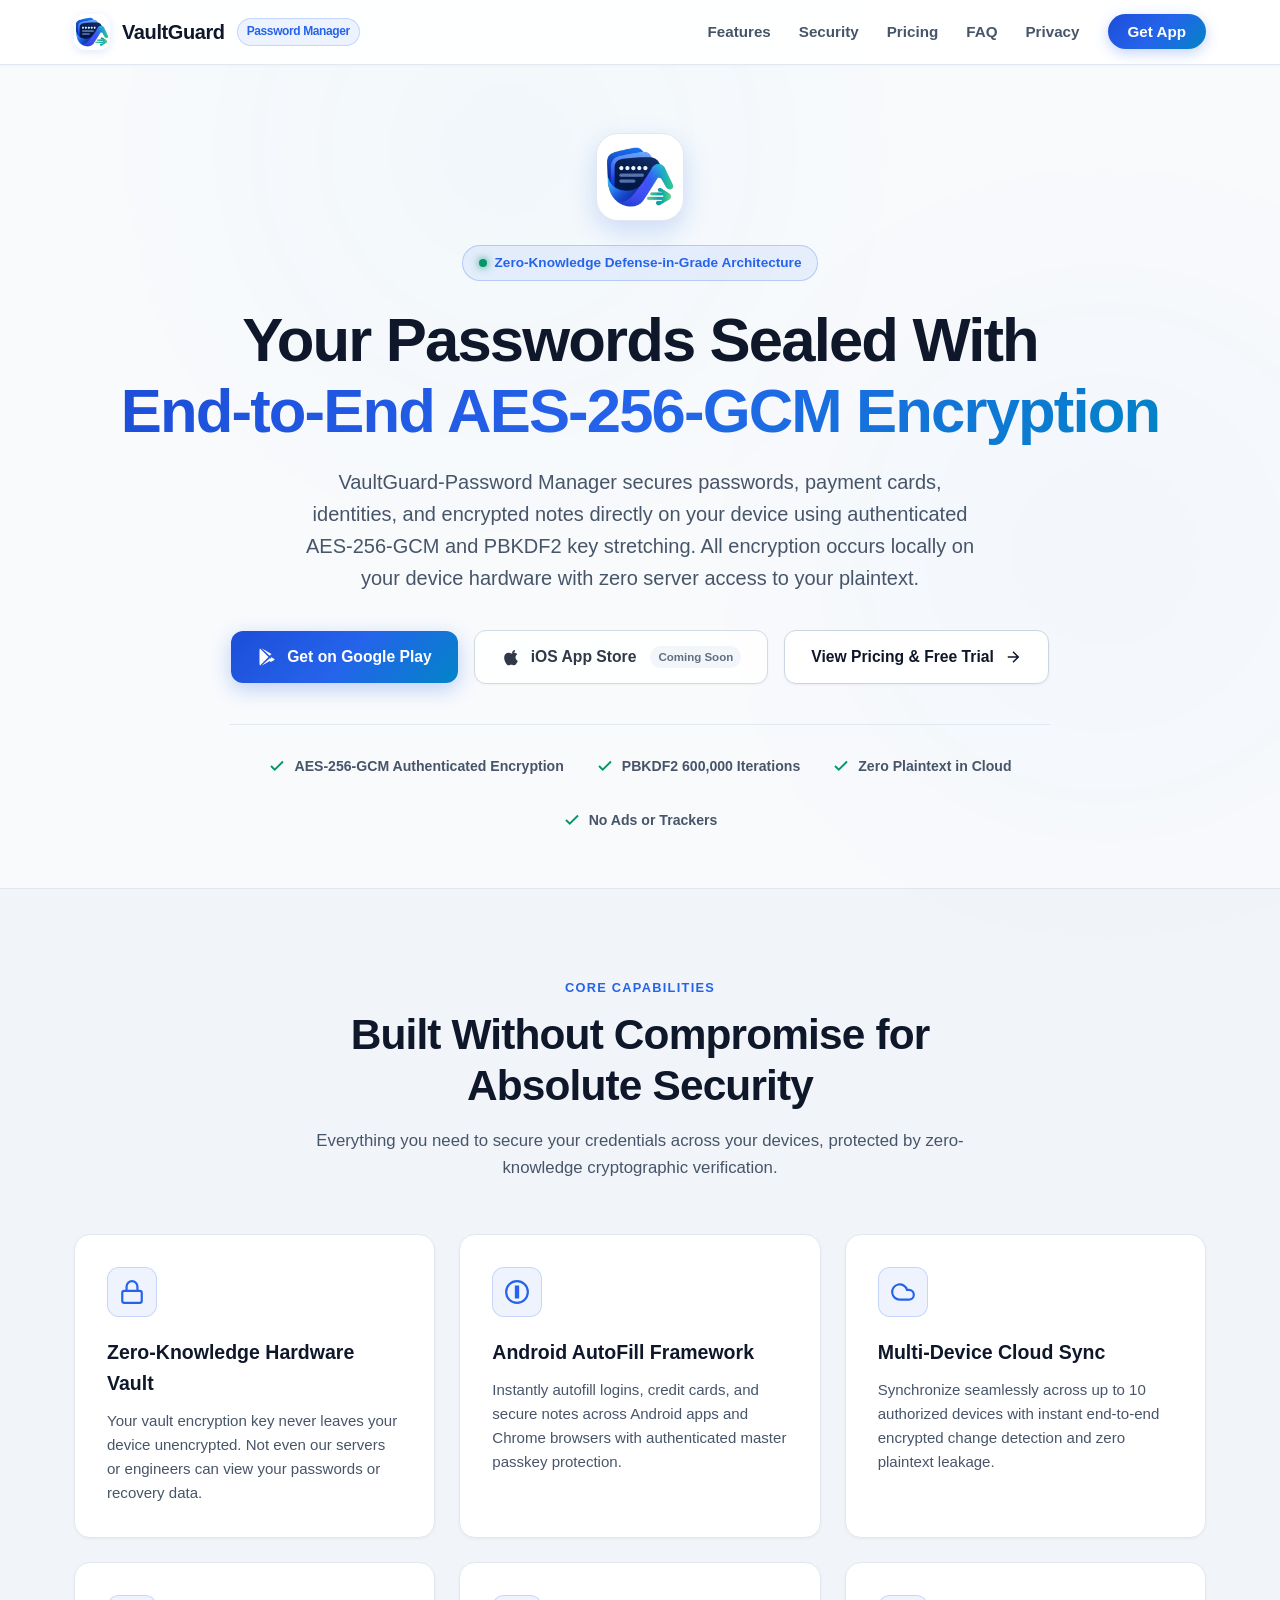
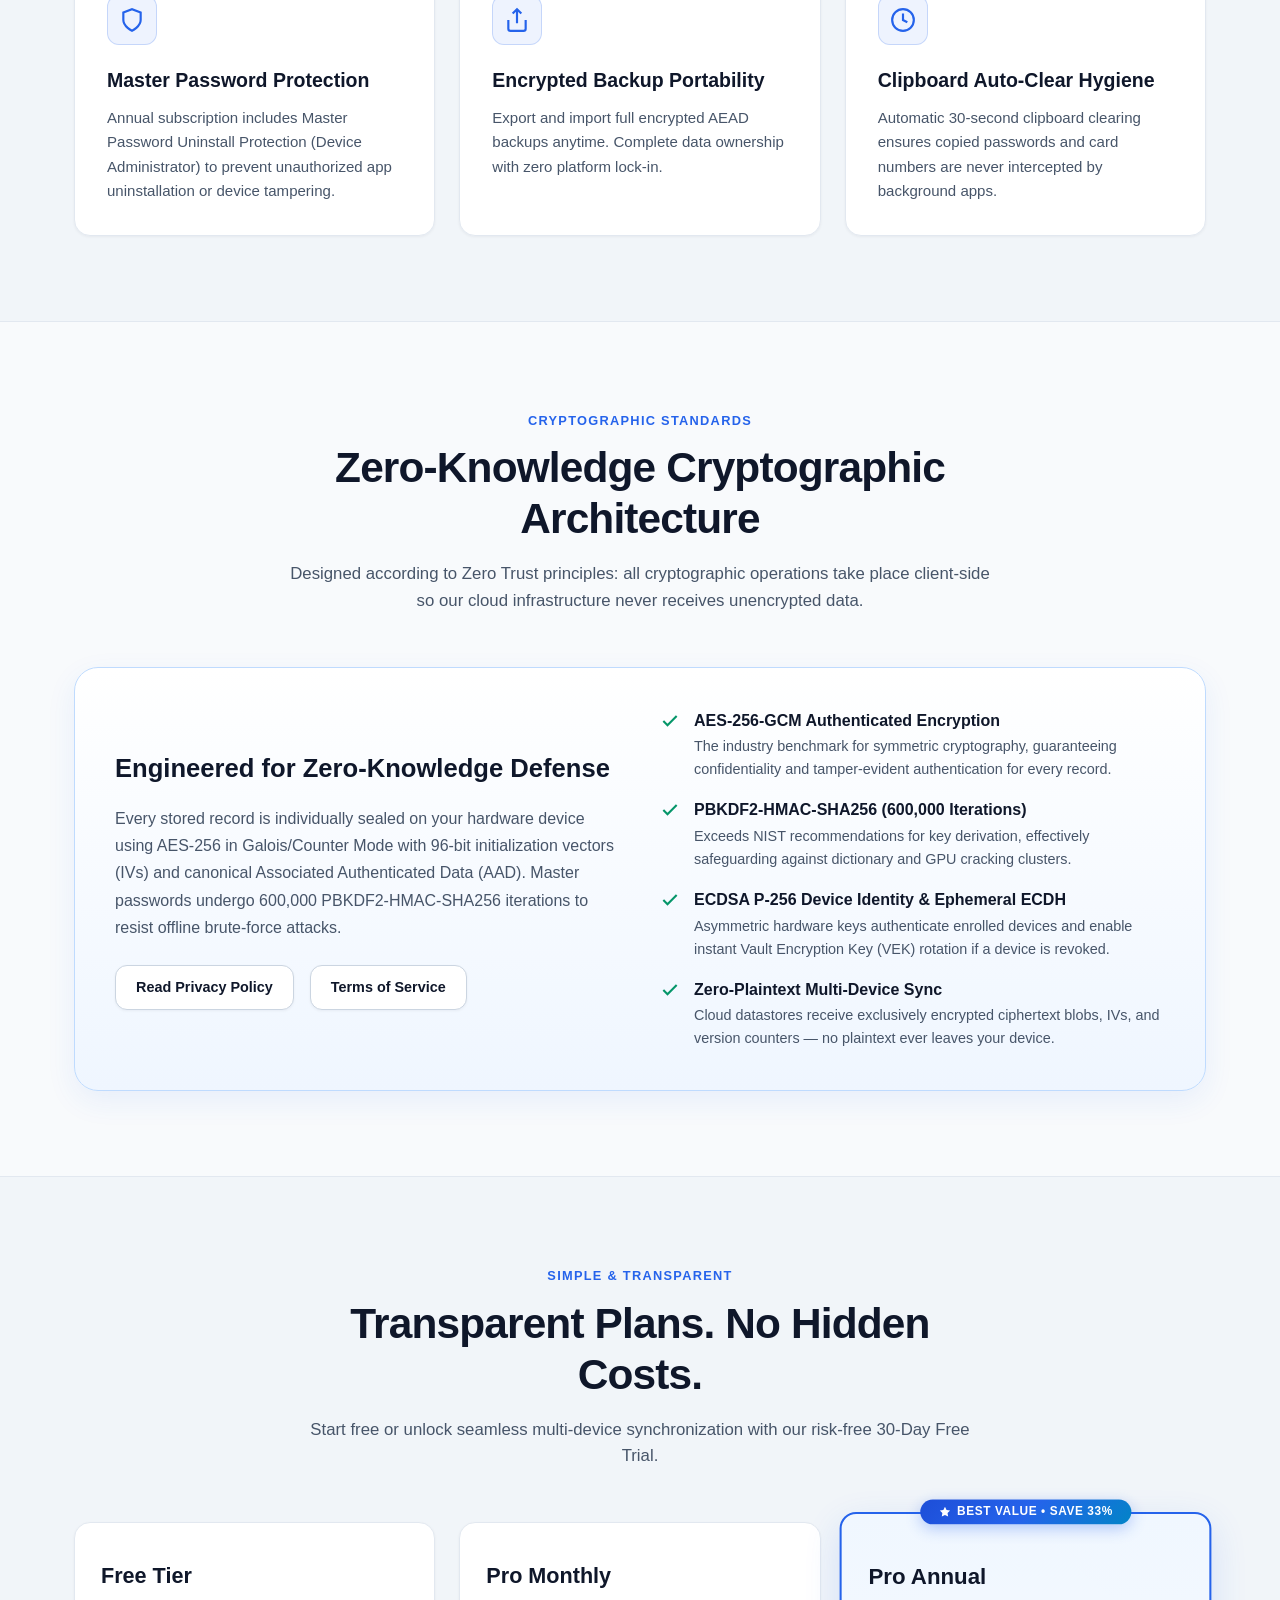
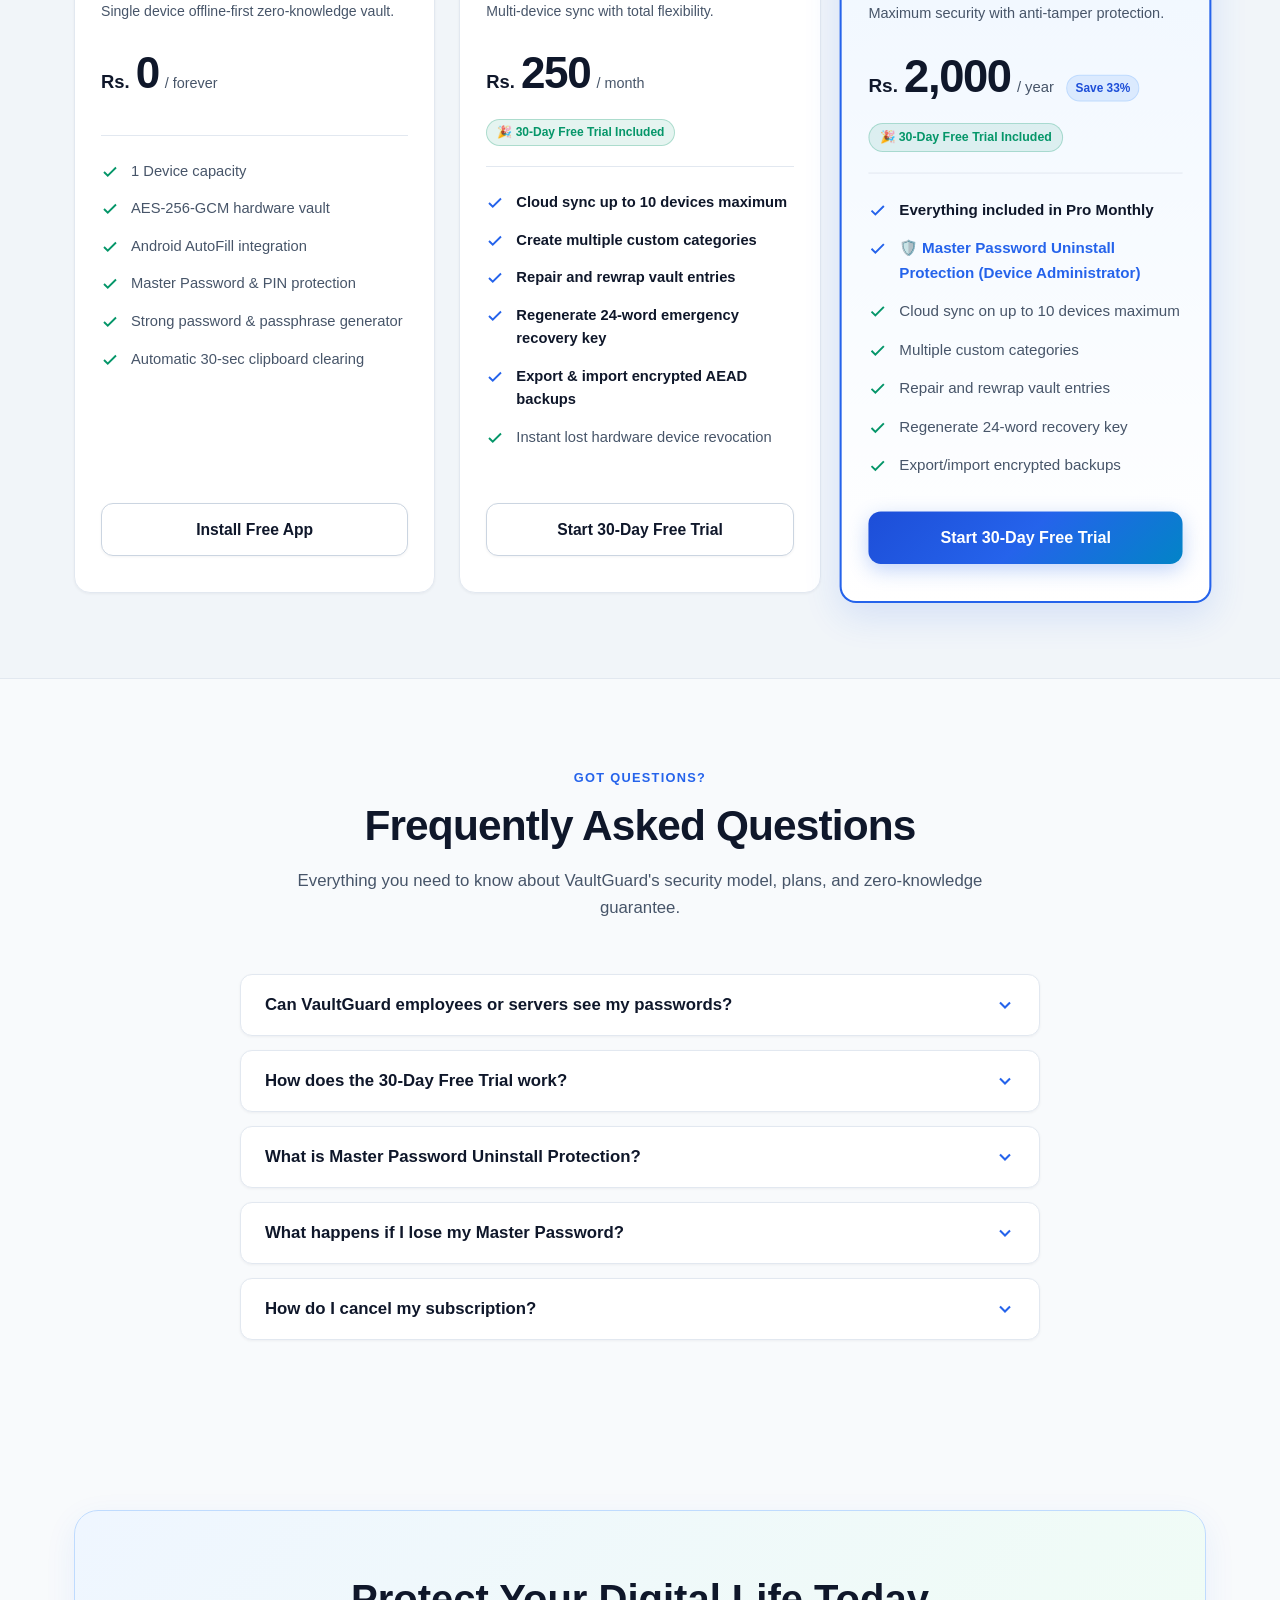
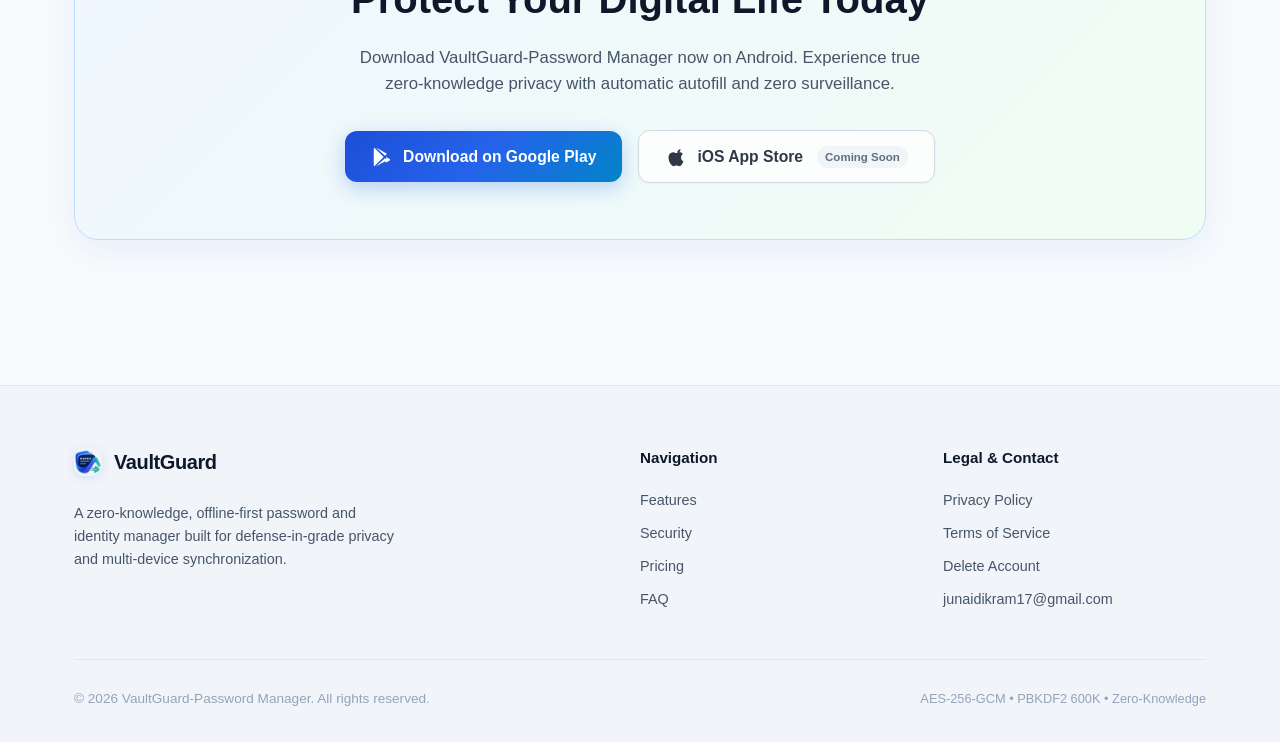
==== commit fa70f49e: "Add delete account page and update navigation links" ====
--- a/index.html
+++ b/index.html
@@ -525,6 +525,7 @@
           <ul class="footer-links">
             <li><a href="privacy.html">Privacy Policy</a></li>
             <li><a href="terms.html">Terms of Service</a></li>
+            <li><a href="delete-account.html">Delete Account</a></li>
             <li><a href="mailto:junaidikram17@gmail.com">junaidikram17@gmail.com</a></li>
           </ul>
         </div>
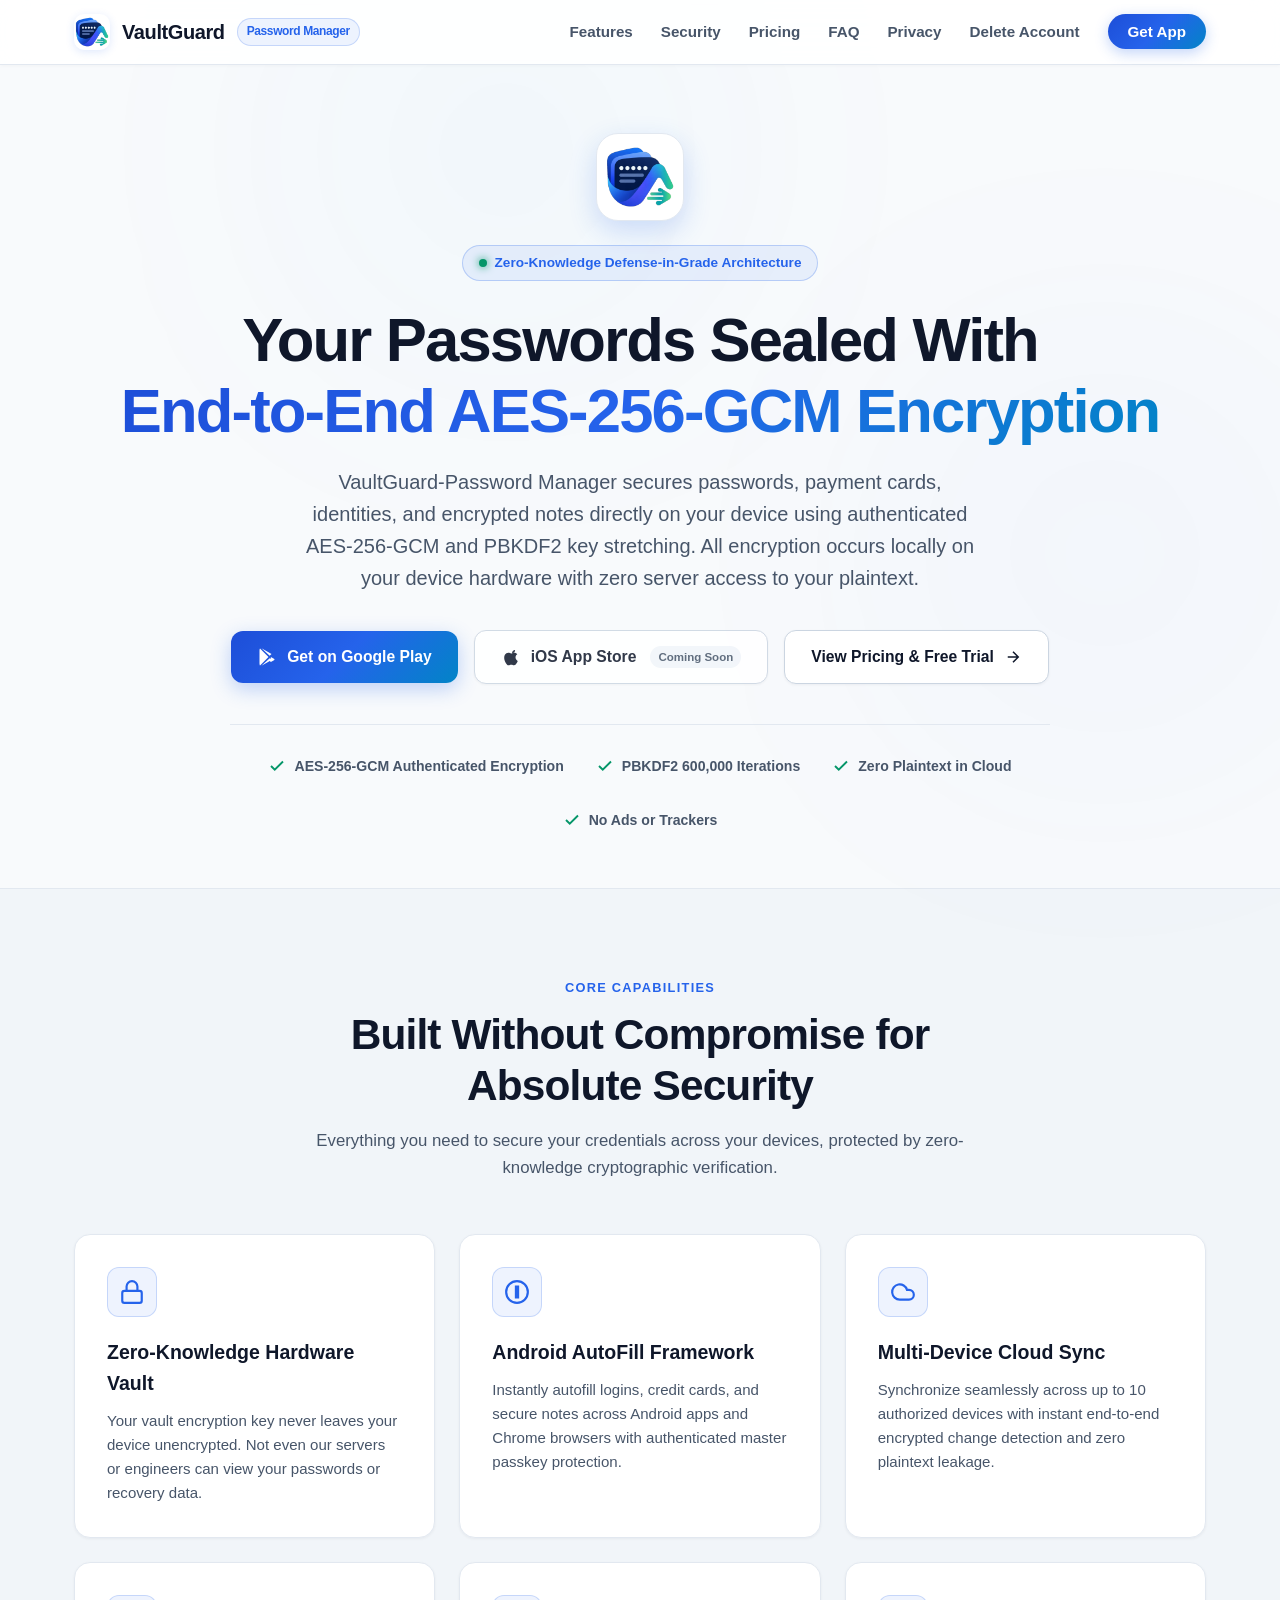
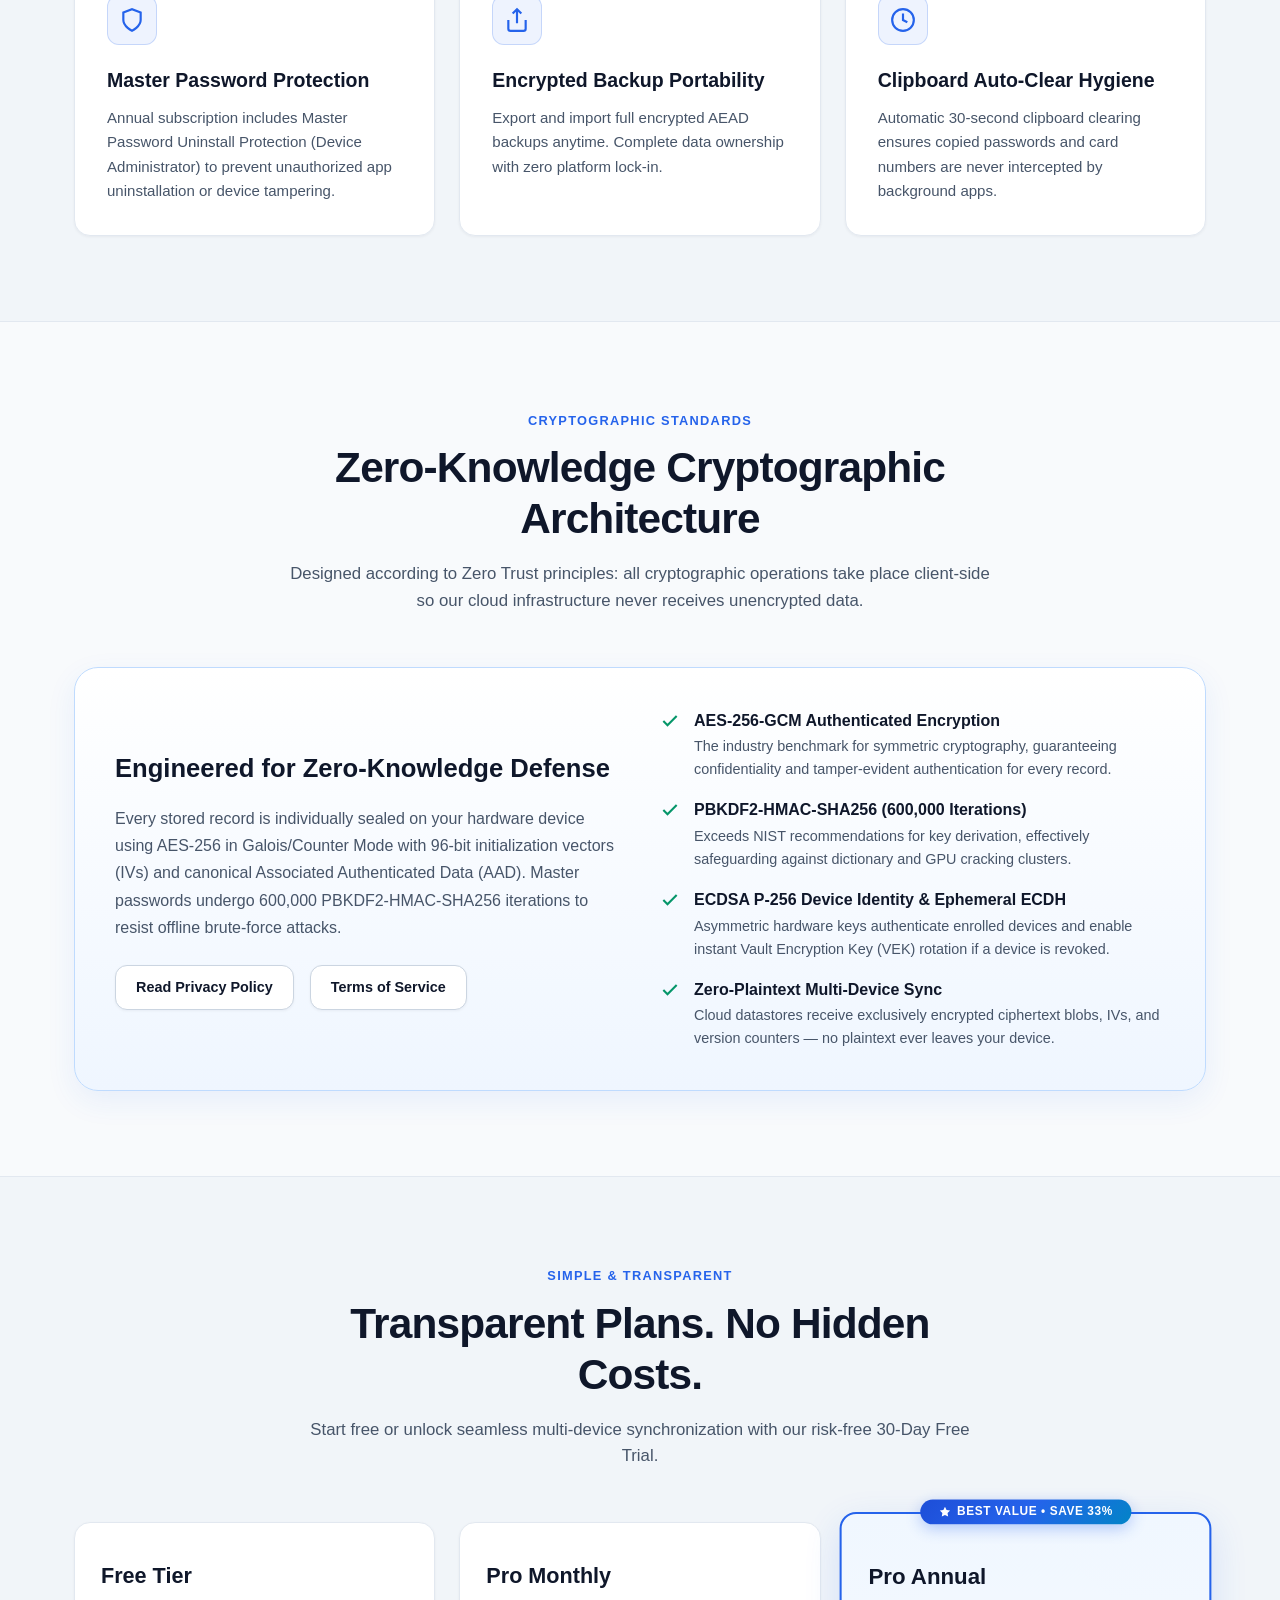
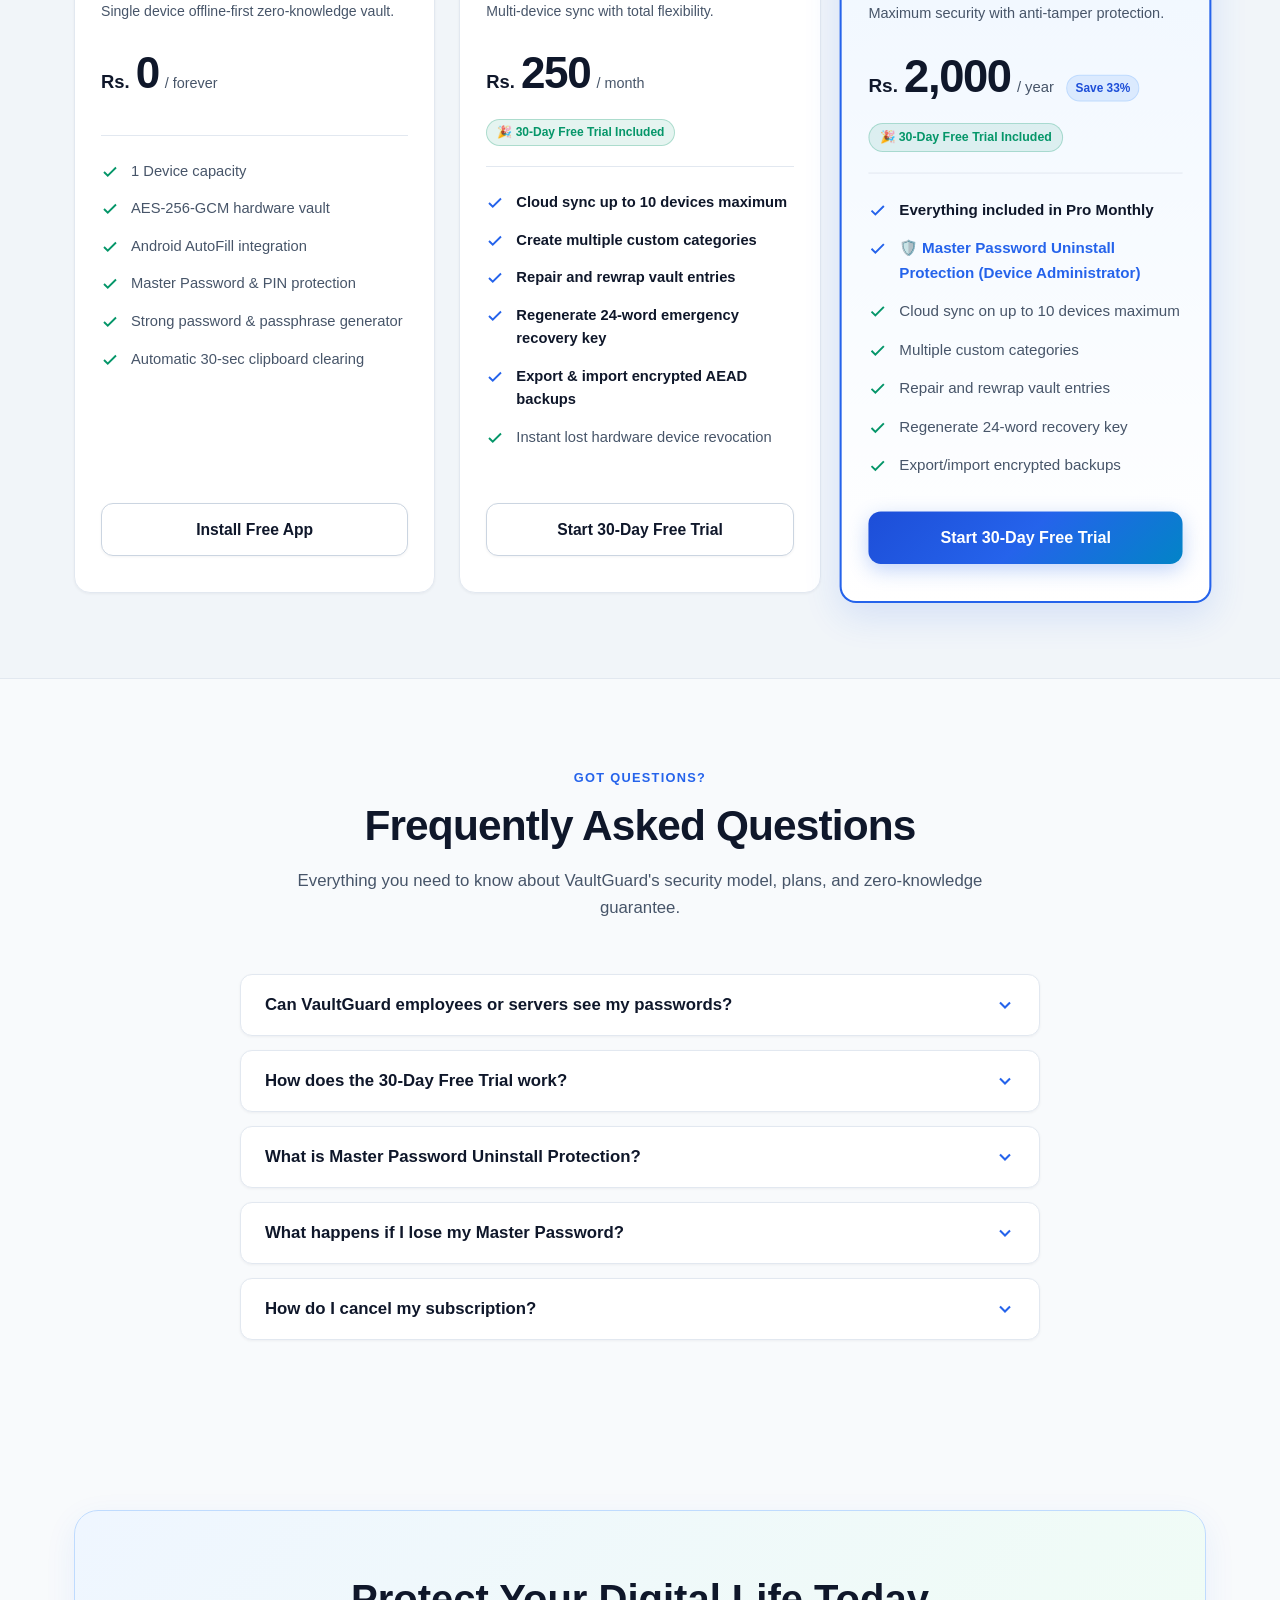
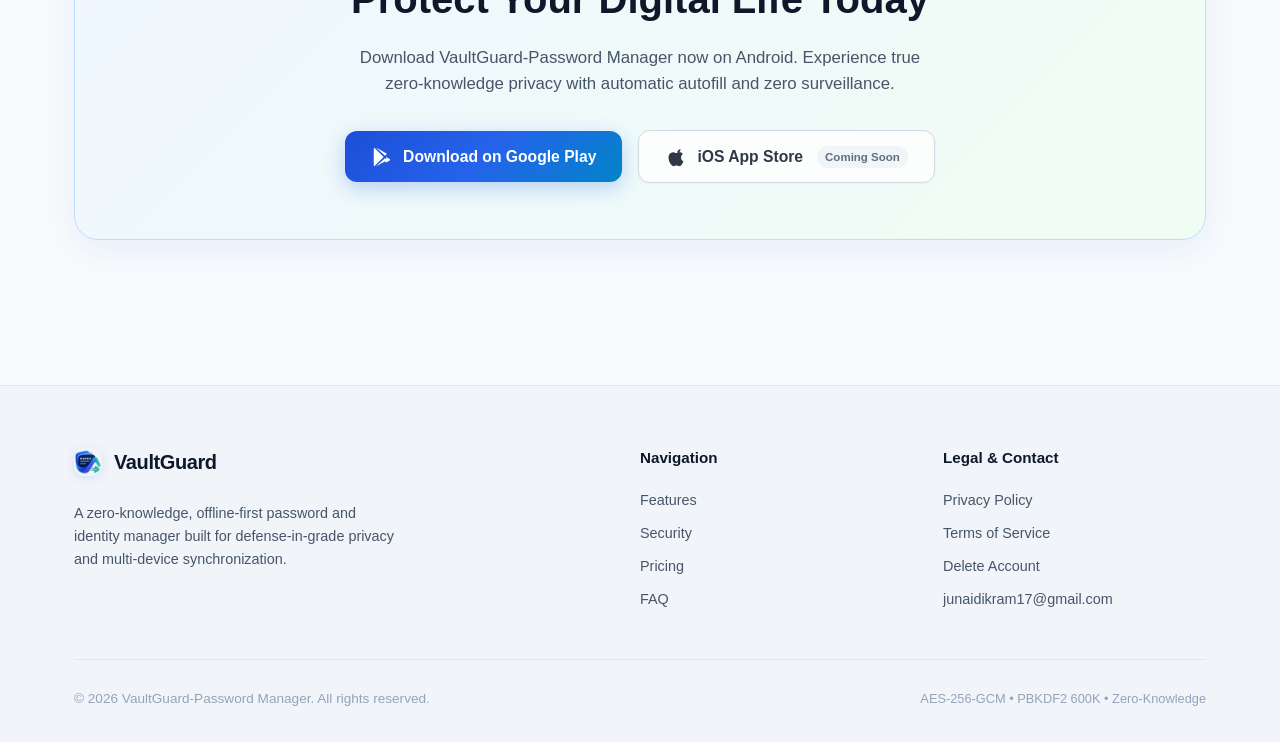
==== commit ba5ebc58: "Update delete account flow, legal documentation, and styling" ====
--- a/index.html
+++ b/index.html
@@ -45,6 +45,7 @@
         <li><a href="#pricing">Pricing</a></li>
         <li><a href="#faq">FAQ</a></li>
         <li><a href="privacy.html">Privacy</a></li>
+        <li><a href="delete-account.html">Delete Account</a></li>
         <li><a href="#download" class="nav-cta">Get App</a></li>
       </ul>
     </div>
--- a/style.css
+++ b/style.css
@@ -166,6 +166,10 @@
 }
 .nav-links a:hover {
   color: var(--accent-primary);
+}
+.nav-links a.active {
+  color: var(--accent-primary);
+  font-weight: 700;
 }
 .nav-cta {
   padding: 9px 20px;
@@ -702,6 +706,96 @@
   font-size: 0.95rem;
 }
 
+/* Breadcrumb Navigation */
+.breadcrumb {
+  display: flex;
+  align-items: center;
+  gap: 8px;
+  font-size: 0.88rem;
+  color: var(--text-tertiary);
+  margin-bottom: 24px;
+  flex-wrap: wrap;
+}
+.breadcrumb a {
+  color: var(--text-secondary);
+  text-decoration: none;
+  transition: color 0.2s ease;
+}
+.breadcrumb a:hover {
+  color: var(--accent-primary);
+}
+.breadcrumb-separator {
+  color: var(--border-subtle);
+  font-size: 0.85rem;
+  user-select: none;
+}
+.breadcrumb-current {
+  color: var(--accent-primary);
+  font-weight: 600;
+}
+
+/* Quick Page Navigation Pills */
+.quick-nav-pills {
+  display: flex;
+  flex-wrap: wrap;
+  gap: 10px;
+  margin: 20px 0 32px;
+  padding: 16px;
+  background: var(--bg-surface-alt, #f8fafc);
+  border: 1px solid var(--border-subtle, #e2e8f0);
+  border-radius: var(--radius-md, 12px);
+}
+.pill-btn {
+  display: inline-flex;
+  align-items: center;
+  gap: 6px;
+  padding: 8px 14px;
+  background: #ffffff;
+  border: 1px solid var(--border-subtle, #e2e8f0);
+  border-radius: var(--radius-full, 9999px);
+  color: var(--text-secondary, #475569);
+  text-decoration: none;
+  font-size: 0.85rem;
+  font-weight: 600;
+  box-shadow: 0 1px 2px rgba(0,0,0,0.03);
+  transition: all 0.2s ease;
+}
+.pill-btn:hover {
+  background: var(--accent-primary, #2563eb);
+  color: #ffffff;
+  border-color: var(--accent-primary, #2563eb);
+  transform: translateY(-1px);
+  box-shadow: 0 4px 10px rgba(37, 99, 235, 0.2);
+}
+
+/* Cross-page Legal Nav Banner */
+.legal-nav-bar {
+  display: flex;
+  align-items: center;
+  justify-content: space-between;
+  gap: 16px;
+  flex-wrap: wrap;
+  background: var(--bg-surface-alt, #f8fafc);
+  border: 1px solid var(--border-subtle, #e2e8f0);
+  border-radius: var(--radius-md, 12px);
+  padding: 20px 24px;
+  margin-top: 40px;
+}
+.legal-nav-bar a {
+  display: inline-flex;
+  align-items: center;
+  gap: 8px;
+  color: var(--accent-primary, #2563eb);
+  text-decoration: none;
+  font-weight: 600;
+  font-size: 0.92rem;
+  transition: all 0.2s ease;
+}
+.legal-nav-bar a:hover {
+  color: var(--accent-hover, #1d4ed8);
+  transform: translateX(2px);
+}
+
 /* Footer */
 .footer {
   background: var(--bg-base);
@@ -803,6 +897,16 @@
   .architecture-box {
     padding: 32px;
     gap: 30px;
+  }
+}
+
+/* Medium Desktop & Tablet Landscape (769px - 1024px) */
+@media (max-width: 1024px) and (min-width: 769px) {
+  .nav-links {
+    gap: 16px;
+  }
+  .nav-links a {
+    font-size: 0.9rem;
   }
 }
 
